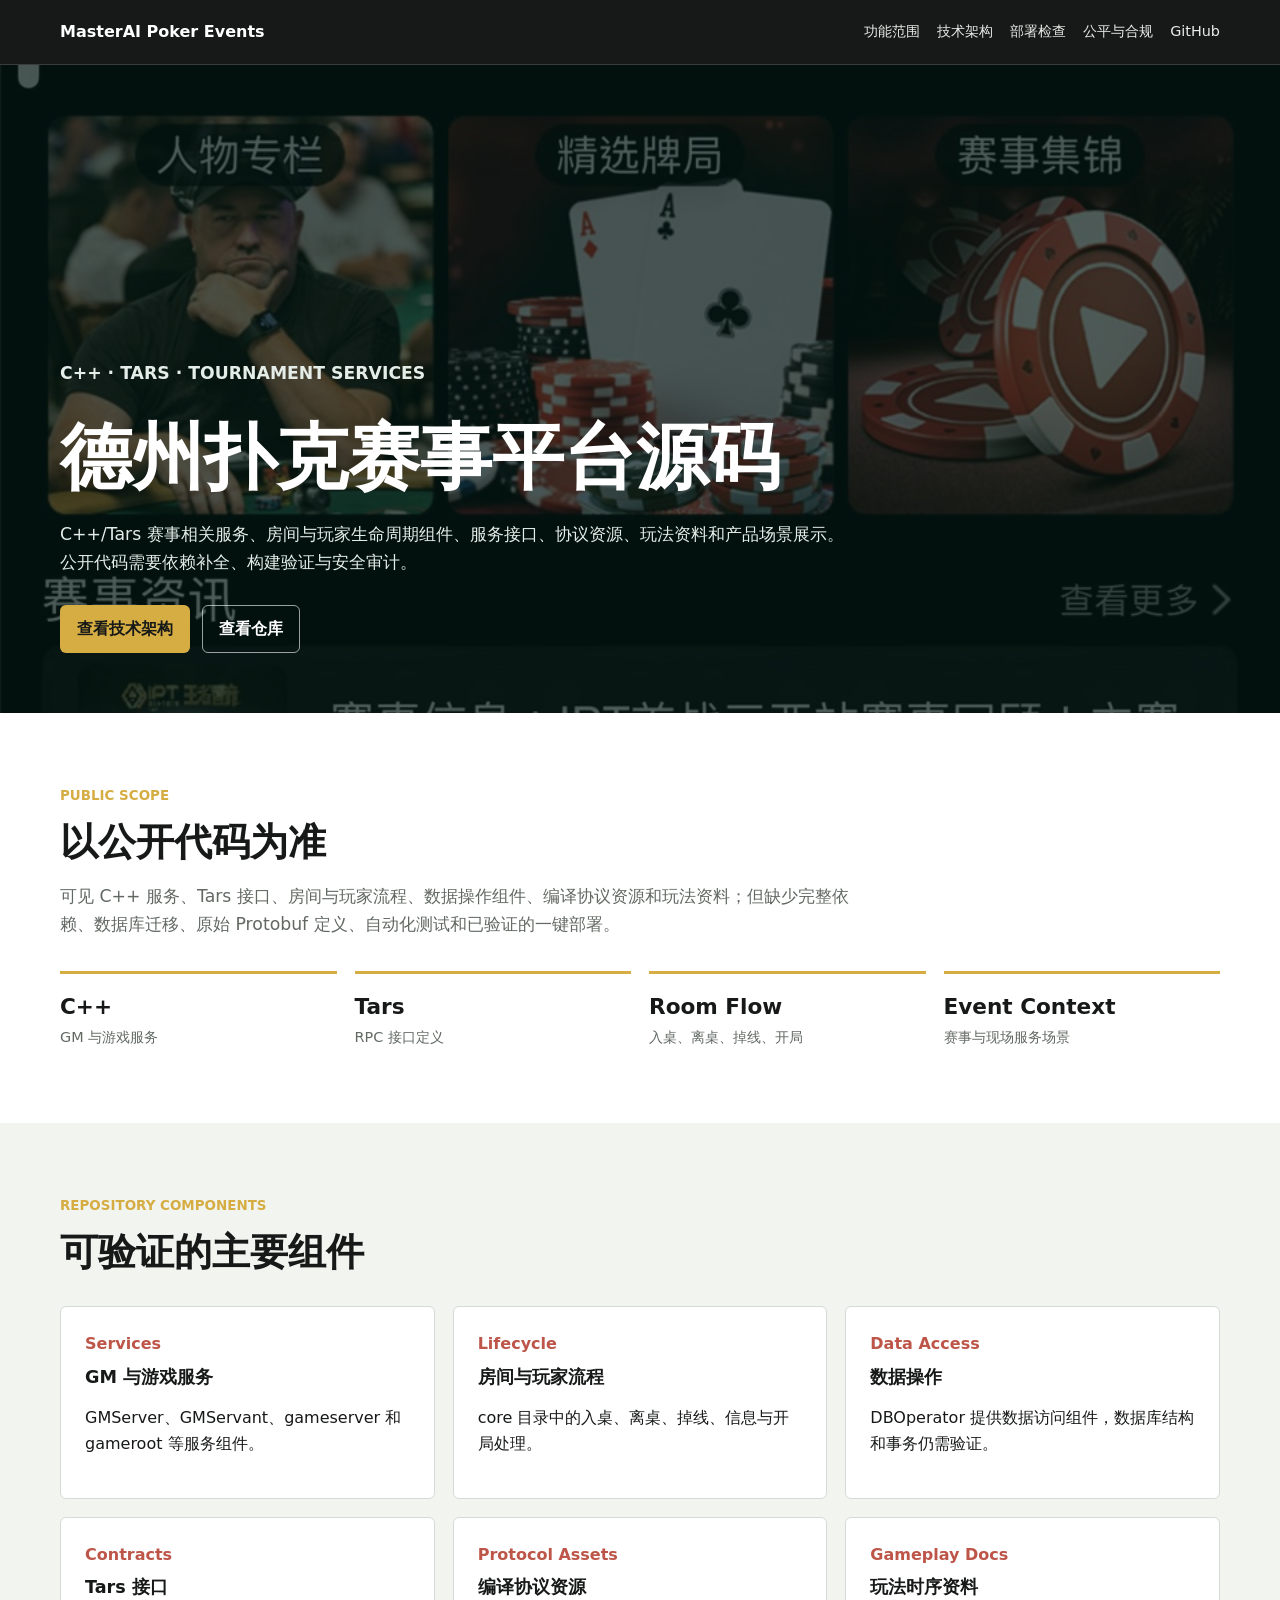
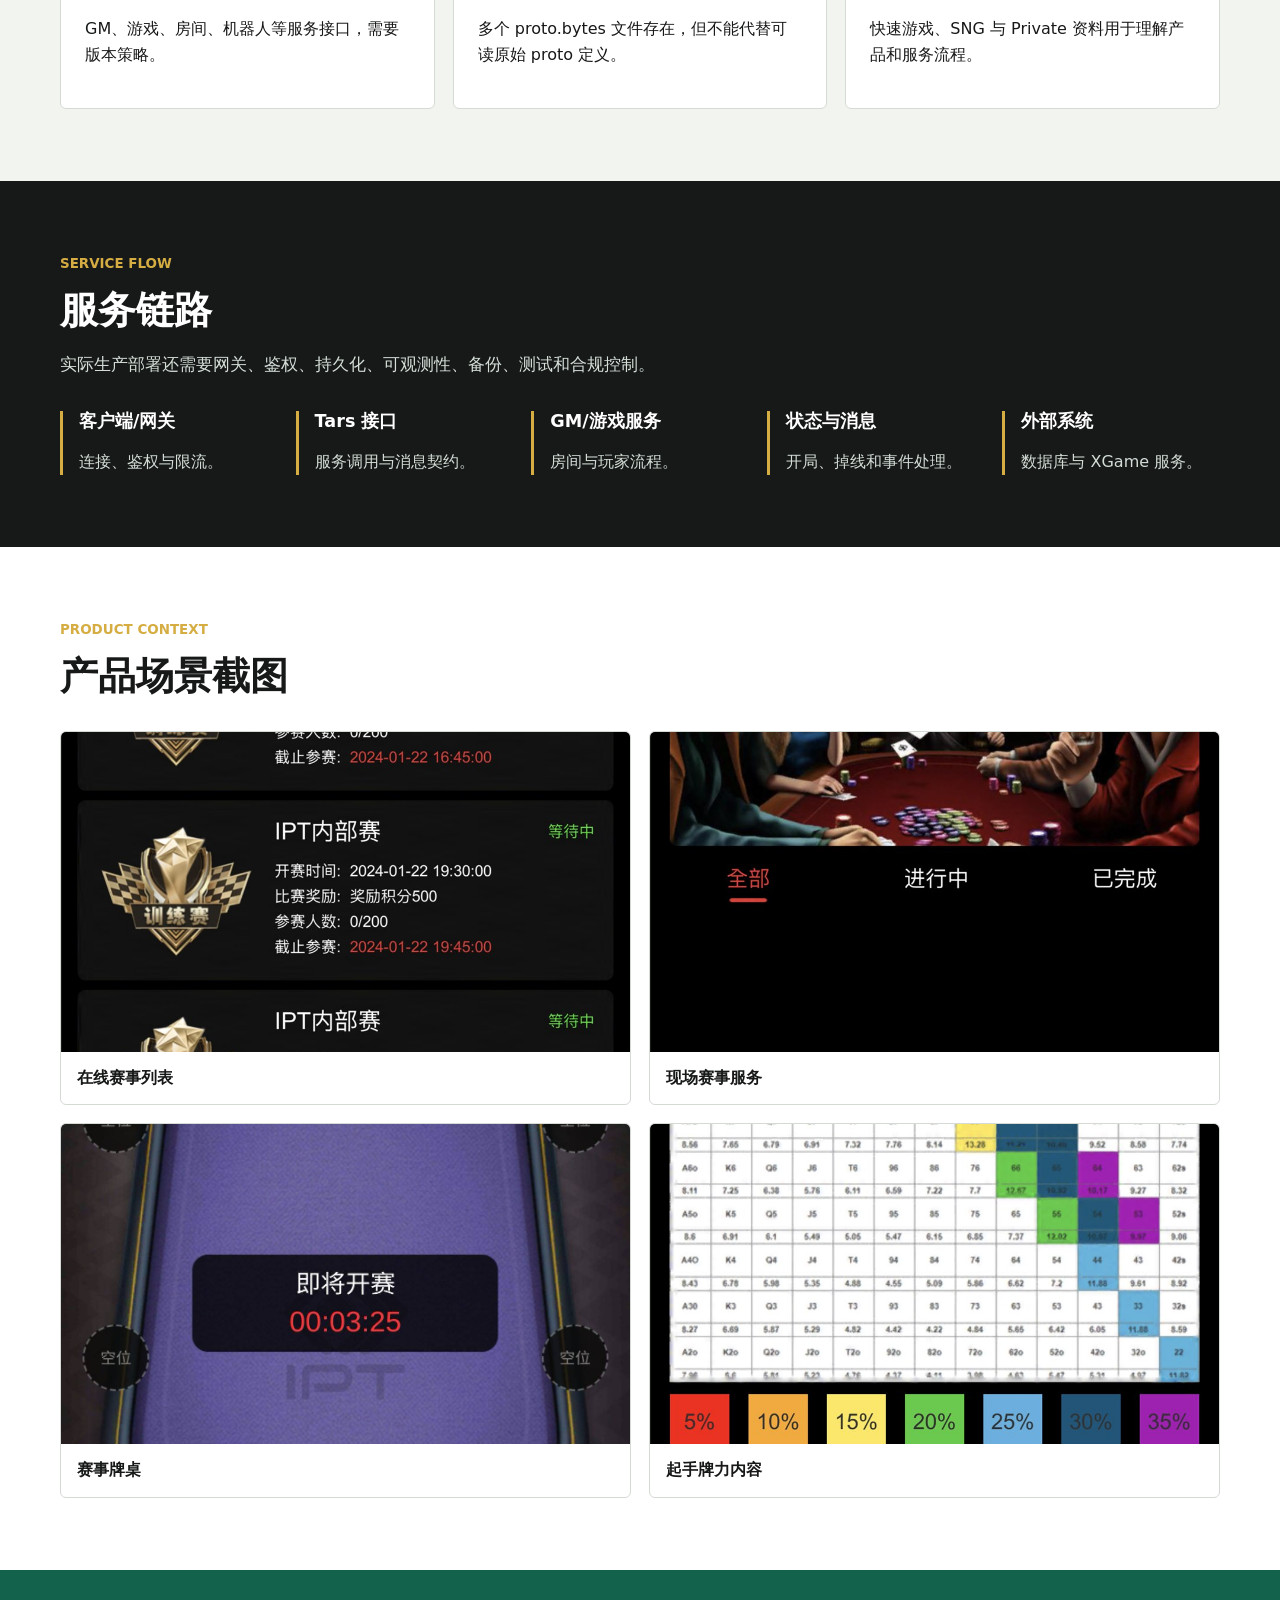
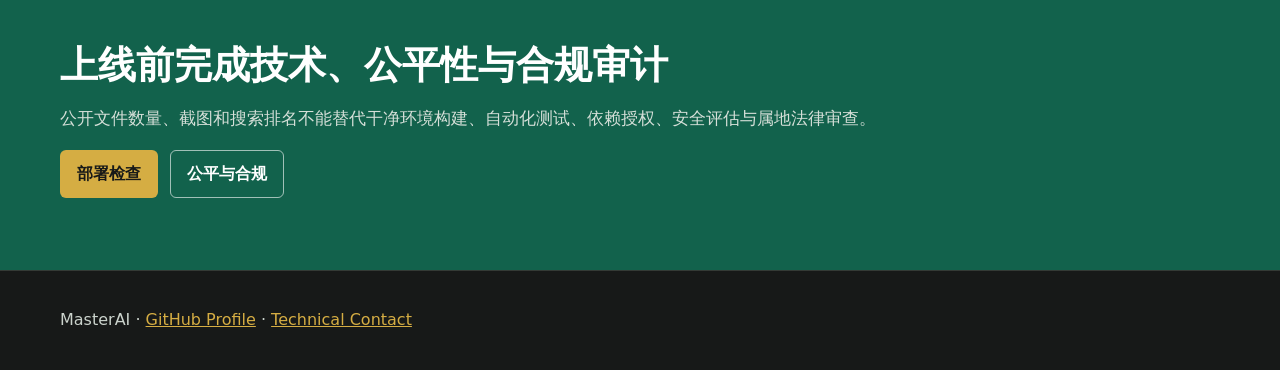
==== docs/index.html @ e2b7e49b "Update index.html" ====
<!doctype html>
<html lang="zh-CN">
<head>
  <meta name="google-site-verification" content="rrp5Uvgzi-1-rMxUBfhV3wjlNrFqzwnqiA4e3qsOLEM" />
  
  <meta charset="utf-8">
  <meta name="viewport" content="width=device-width, initial-scale=1">
  <title>德州扑克赛事平台源码</title>
  <meta name="description" content="德州扑克赛事平台源码，支持线下和线上的比赛，SNG,MTT等">
  <meta name="robots" content="index,follow,max-image-preview:large">
  <link rel="canonical" href="https://masterai-top.github.io/Texas-Holdem-Poker-Tournament-Event-Platform/">
  <meta property="og:type" content="website">
  <meta property="og:title" content="Texas Hold'em Tournament Event Platform Source Code">
  <meta property="og:description" content="C++/Tars tournament-related services, room lifecycle components,.">
  <meta property="og:url" content="https://masterai-top.github.io/Texas-Holdem-Poker-Tournament-Event-Platform/">
  <meta property="og:image" content="https://masterai-top.github.io/Texas-Holdem-Poker-Tournament-Event-Platform/assets/screenshots/event-home.jpg">
  <meta name="twitter:card" content="summary_large_image">
  <link rel="stylesheet" href="assets/styles.css">
  <script type="application/ld+json">
  {"@context":"https://schema.org","@type":"SoftwareSourceCode","name":"Texas Hold'em Poker Tournament Event Platform","codeRepository":"https://github.com/masterai-top/Texas-Holdem-Poker-Tournament-Event-Platform","url":"https://masterai-top.github.io/Texas-Holdem-Poker-Tournament-Event-Platform/","programmingLanguage":["C++","Tars IDL"],"runtimePlatform":"Linux and Tars","description":"C++/Tars Texas Hold'em tournament-related services, room and player lifecycle components, service interfaces, compiled protocol resources, documentation, and product screenshots.","author":{"@type":"Organization","name":"MasterAI","url":"https://github.com/masterai-top"}}
  </script>
</head>
<body>
  <header class="site-header"><nav class="nav" aria-label="主导航"><a class="brand" href="index.html">MasterAI Poker Events</a><div class="nav-links"><a href="features.html">功能范围</a><a href="architecture.html">技术架构</a><a href="deployment.html">部署检查</a><a href="responsible-use.html">公平与合规</a><a href="https://github.com/masterai-top/Texas-Holdem-Poker-Tournament-Event-Platform">GitHub</a></div></nav></header>
  <main>
    <section class="hero"><img class="hero-media" src="assets/screenshots/event-home.jpg" alt="德州扑克赛事资讯和活动首页"><div class="hero-inner"><p class="eyebrow">C++ · Tars · Tournament Services</p><h1>德州扑克赛事平台源码</h1><p>C++/Tars 赛事相关服务、房间与玩家生命周期组件、服务接口、协议资源、玩法资料和产品场景展示。公开代码需要依赖补全、构建验证与安全审计。</p><div class="actions"><a class="button" href="architecture.html">查看技术架构</a><a class="button secondary" href="https://github.com/masterai-top/Texas-Holdem-Poker-Tournament-Event-Platform">查看仓库</a></div></div></section>
    <section class="band white"><div class="container"><p class="eyebrow">Public Scope</p><h2>以公开代码为准</h2><p class="lead">可见 C++ 服务、Tars 接口、房间与玩家流程、数据操作组件、编译协议资源和玩法资料；但缺少完整依赖、数据库迁移、原始 Protobuf 定义、自动化测试和已验证的一键部署。</p><div class="metrics"><div class="metric"><strong>C++</strong><span>GM 与游戏服务</span></div><div class="metric"><strong>Tars</strong><span>RPC 接口定义</span></div><div class="metric"><strong>Room Flow</strong><span>入桌、离桌、掉线、开局</span></div><div class="metric"><strong>Event Context</strong><span>赛事与现场服务场景</span></div></div></div></section>
    <section class="band"><div class="container"><p class="eyebrow">Repository Components</p><h2>可验证的主要组件</h2><div class="feature-grid"><article class="feature-item"><strong>Services</strong><h3>GM 与游戏服务</h3><p>GMServer、GMServant、gameserver 和 gameroot 等服务组件。</p></article><article class="feature-item"><strong>Lifecycle</strong><h3>房间与玩家流程</h3><p>core 目录中的入桌、离桌、掉线、信息与开局处理。</p></article><article class="feature-item"><strong>Data Access</strong><h3>数据操作</h3><p>DBOperator 提供数据访问组件，数据库结构和事务仍需验证。</p></article><article class="feature-item"><strong>Contracts</strong><h3>Tars 接口</h3><p>GM、游戏、房间、机器人等服务接口，需要版本策略。</p></article><article class="feature-item"><strong>Protocol Assets</strong><h3>编译协议资源</h3><p>多个 proto.bytes 文件存在，但不能代替可读原始 proto 定义。</p></article><article class="feature-item"><strong>Gameplay Docs</strong><h3>玩法时序资料</h3><p>快速游戏、SNG 与 Private 资料用于理解产品和服务流程。</p></article></div></div></section>
    <section class="band dark"><div class="container"><p class="eyebrow">Service Flow</p><h2>服务链路</h2><p class="lead">实际生产部署还需要网关、鉴权、持久化、可观测性、备份、测试和合规控制。</p><div class="pipeline"><div class="pipeline-step"><h3>客户端/网关</h3><p>连接、鉴权与限流。</p></div><div class="pipeline-step"><h3>Tars 接口</h3><p>服务调用与消息契约。</p></div><div class="pipeline-step"><h3>GM/游戏服务</h3><p>房间与玩家流程。</p></div><div class="pipeline-step"><h3>状态与消息</h3><p>开局、掉线和事件处理。</p></div><div class="pipeline-step"><h3>外部系统</h3><p>数据库与 XGame 服务。</p></div></div></div></section>
    <section class="band white"><div class="container"><p class="eyebrow">Product Context</p><h2>产品场景截图</h2><div class="gallery"><figure><img loading="lazy" src="assets/screenshots/online-events.jpg" alt="德州扑克在线赛事列表"><figcaption>在线赛事列表</figcaption></figure><figure><img loading="lazy" src="assets/screenshots/event-services.jpg" alt="德州扑克线下赛事报名和酒店服务"><figcaption>现场赛事服务</figcaption></figure><figure><img loading="lazy" src="assets/screenshots/tournament-table.jpg" alt="德州扑克赛事牌桌"><figcaption>赛事牌桌</figcaption></figure><figure><img loading="lazy" src="assets/screenshots/starting-hand-chart.jpg" alt="德州扑克起手牌力表"><figcaption>起手牌力内容</figcaption></figure></div></div></section>
    <section class="band felt"><div class="container"><h2>上线前完成技术、公平性与合规审计</h2><p class="lead">公开文件数量、截图和搜索排名不能替代干净环境构建、自动化测试、依赖授权、安全评估与属地法律审查。</p><div class="actions"><a class="button" href="deployment.html">部署检查</a><a class="button secondary" href="responsible-use.html">公平与合规</a></div></div></section>
  </main>
  <footer class="site-footer"><div class="container">MasterAI · <a href="https://github.com/masterai-top">GitHub Profile</a> · <a href="mailto:masterai918@gmail.com">Technical Contact</a></div></footer>
</body>
</html>
---- docs/assets/styles.css ----
:root {
  --ink: #171918;
  --paper: #f2f4f0;
  --white: #ffffff;
  --felt: #12624c;
  --felt-dark: #08392e;
  --gold: #d5ad43;
  --coral: #bd5548;
  --blue: #28698f;
  --muted: #626963;
  --line: #d5dad4;
  --max: 1160px;
}

* { box-sizing: border-box; }
html { scroll-behavior: smooth; }
body { margin: 0; color: var(--ink); background: var(--paper); font-family: Inter, ui-sans-serif, system-ui, -apple-system, BlinkMacSystemFont, "Segoe UI", sans-serif; line-height: 1.65; }
a { color: var(--felt); }
img { display: block; max-width: 100%; }
h1, h2, h3 { margin-top: 0; line-height: 1.18; letter-spacing: 0; }
h1 { max-width: 980px; margin-bottom: 20px; font-size: clamp(2.2rem, 5.6vw, 4.6rem); }
h2 { margin-bottom: 16px; font-size: clamp(1.7rem, 3vw, 2.5rem); }
h3 { font-size: 1.1rem; }

.site-header { position: sticky; z-index: 20; top: 0; border-bottom: 1px solid rgba(255,255,255,.15); background: var(--ink); color: var(--white); }
.nav { display: flex; width: min(calc(100% - 32px), var(--max)); min-height: 64px; align-items: center; justify-content: space-between; gap: 22px; margin: 0 auto; }
.brand { color: var(--white); font-weight: 780; text-decoration: none; }
.nav-links { display: flex; flex-wrap: wrap; align-items: center; gap: 17px; }
.nav-links a { color: #e7ece8; font-size: .9rem; text-decoration: none; }
.nav-links a:hover, .nav-links a:focus-visible { color: var(--gold); }

.hero { position: relative; display: grid; min-height: clamp(520px, 72vh, 680px); align-items: end; overflow: hidden; background: var(--felt-dark); color: var(--white); }
.hero::before { position: absolute; z-index: 1; inset: 0; content: ""; background: rgba(4,25,20,.7); }
.hero-media { position: absolute; inset: 0; width: 100%; height: 100%; object-fit: cover; }
.hero-inner { position: relative; z-index: 2; width: min(calc(100% - 32px), var(--max)); margin: 0 auto; padding: 72px 0 60px; }
.hero p { max-width: 800px; margin: 0 0 28px; color: #e5ede8; font-size: 1.08rem; }
.eyebrow { margin: 0 0 12px; color: var(--gold); font-size: .84rem; font-weight: 790; text-transform: uppercase; }
.actions { display: flex; flex-wrap: wrap; gap: 12px; }
.button { display: inline-flex; min-height: 44px; align-items: center; justify-content: center; border: 1px solid transparent; border-radius: 6px; padding: 10px 16px; background: var(--gold); color: var(--ink); font-weight: 760; text-decoration: none; }
.button.secondary { border-color: rgba(255,255,255,.6); background: transparent; color: var(--white); }

.band { padding: 72px 0; }
.band.white { background: var(--white); }
.band.dark { background: var(--ink); color: var(--white); }
.band.felt { background: var(--felt); color: var(--white); }
.container { width: min(calc(100% - 32px), var(--max)); margin: 0 auto; }
.lead { max-width: 820px; color: var(--muted); font-size: 1.08rem; }
.dark .lead, .felt .lead { color: #d5dfd8; }

.metrics, .feature-grid, .pipeline, .gallery { display: grid; gap: 18px; margin-top: 32px; }
.metrics { grid-template-columns: repeat(4, minmax(0,1fr)); }
.metric { border-top: 3px solid var(--gold); padding-top: 15px; }
.metric strong { display: block; font-size: 1.35rem; }
.metric span { color: var(--muted); font-size: .9rem; }
.feature-grid { grid-template-columns: repeat(3, minmax(0,1fr)); }
.feature-item { min-height: 178px; border: 1px solid var(--line); border-radius: 6px; padding: 24px; background: var(--white); }
.feature-item strong { display: block; margin-bottom: 9px; color: var(--coral); }
.pipeline { grid-template-columns: repeat(5, minmax(0,1fr)); }
.pipeline-step { border-left: 3px solid var(--gold); padding-left: 16px; }
.pipeline-step p { margin-bottom: 0; color: var(--muted); }
.dark .pipeline-step p { color: #d3ddd6; }
.gallery { grid-template-columns: repeat(2, minmax(0,1fr)); }
.gallery figure { margin: 0; overflow: hidden; border: 1px solid var(--line); border-radius: 6px; background: var(--white); }
.gallery img { width: 100%; aspect-ratio: 16 / 9; object-fit: cover; background: #101311; }
.gallery figcaption { padding: 13px 16px; font-weight: 700; }

.page-hero { padding: 84px 0 60px; background: var(--felt-dark); color: var(--white); }
.page-hero h1 { font-size: clamp(2.05rem, 5vw, 3.9rem); }
.page-hero p { max-width: 800px; color: #dce7df; }
.content-grid { display: grid; grid-template-columns: 220px minmax(0,1fr); gap: 48px; }
.toc { align-self: start; border-left: 2px solid var(--gold); padding-left: 16px; }
.toc a { display: block; margin: 8px 0; text-decoration: none; }
.prose section + section { margin-top: 48px; }
.prose .gallery img { max-height: 640px; aspect-ratio: auto; object-fit: contain; }
.prose table { width: 100%; border-collapse: collapse; background: var(--white); }
.prose th, .prose td { border: 1px solid var(--line); padding: 12px; text-align: left; vertical-align: top; }
.notice { border-left: 4px solid var(--coral); padding: 16px 20px; background: #fff1ee; }
.info { border-left: 4px solid var(--blue); padding: 16px 20px; background: #edf6fb; }
code { overflow-wrap: anywhere; }
.site-footer { padding: 36px 0; border-top: 1px solid #343a35; background: var(--ink); color: #cbd3cc; }
.site-footer a { color: var(--gold); }

@media (max-width: 900px) {
  .metrics, .pipeline { grid-template-columns: repeat(2,minmax(0,1fr)); }
  .feature-grid, .content-grid { grid-template-columns: 1fr; }
  .toc { display: none; }
}

@media (max-width: 620px) {
  .nav { align-items: flex-start; flex-direction: column; padding: 14px 0; }
  .nav-links { gap: 12px; }
  .hero-inner { padding-bottom: 48px; }
  .metrics, .pipeline, .gallery { grid-template-columns: 1fr; }
  .band { padding: 52px 0; }
}
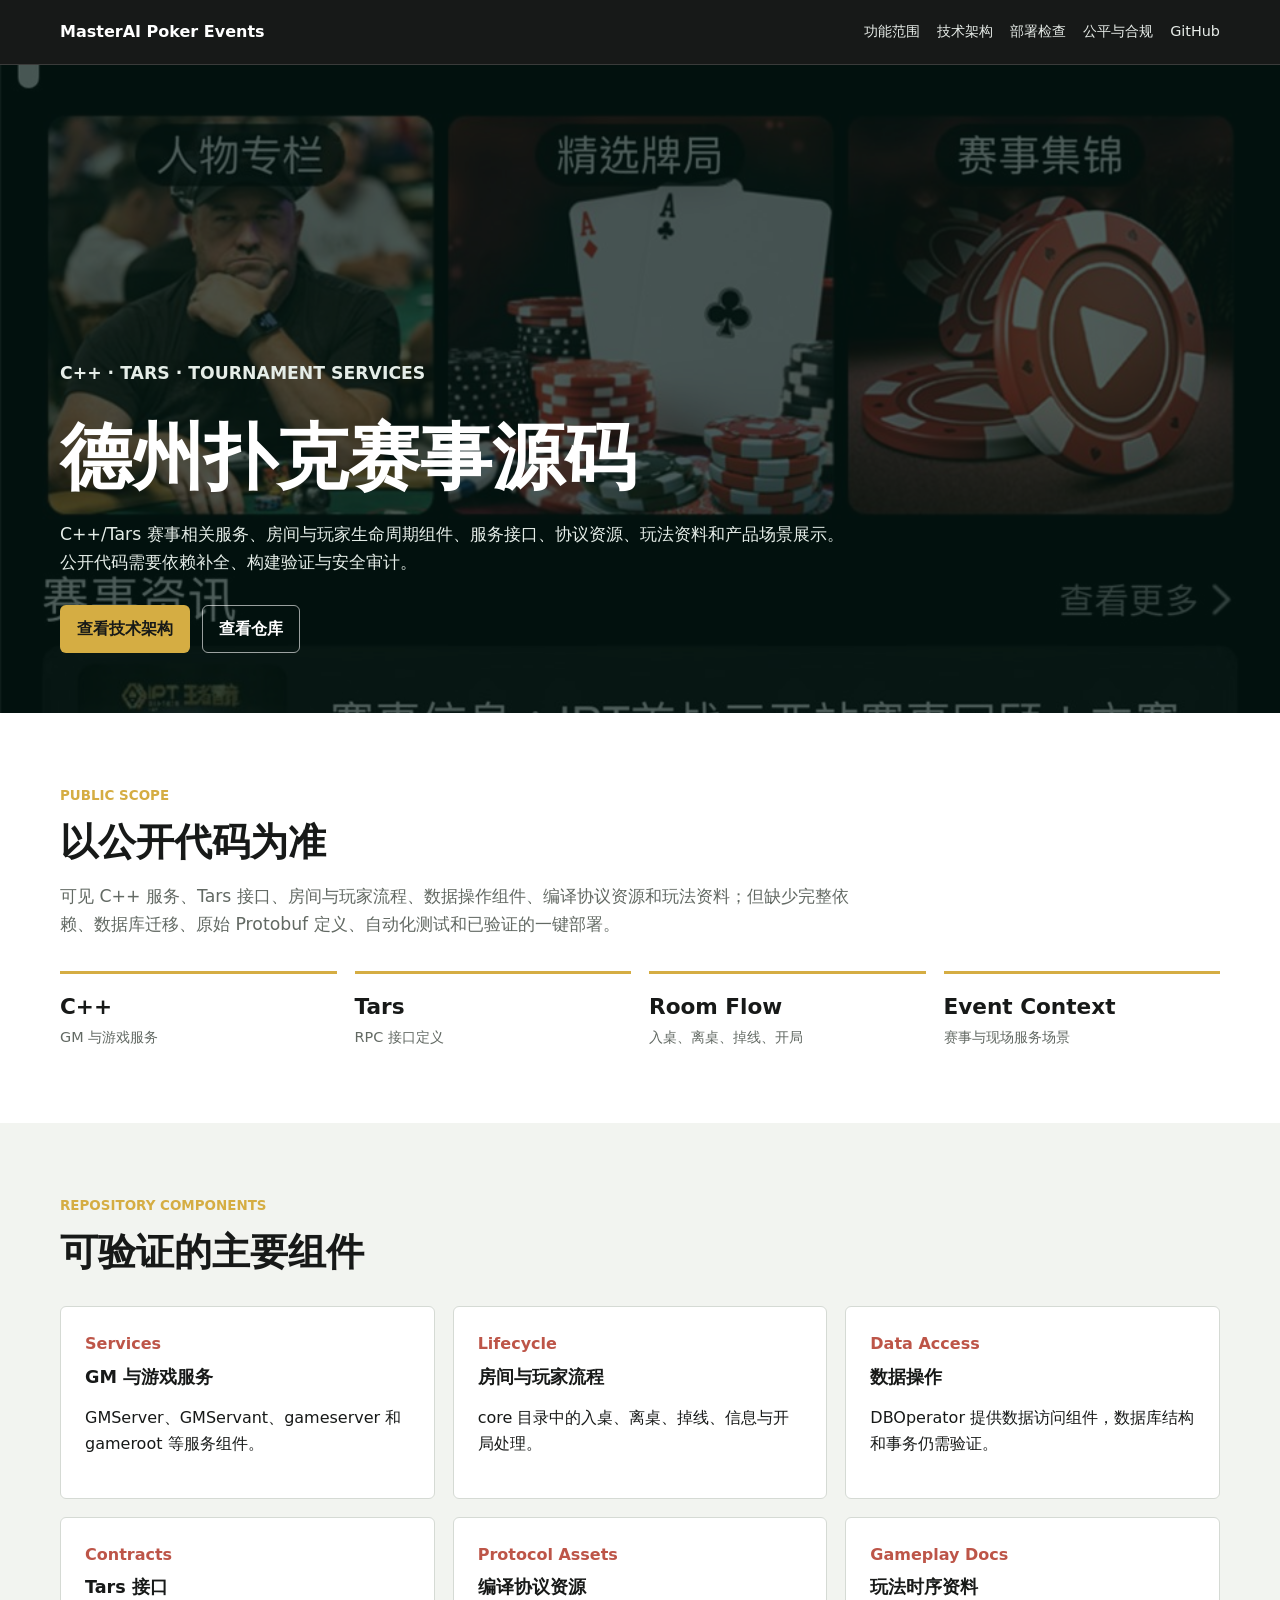
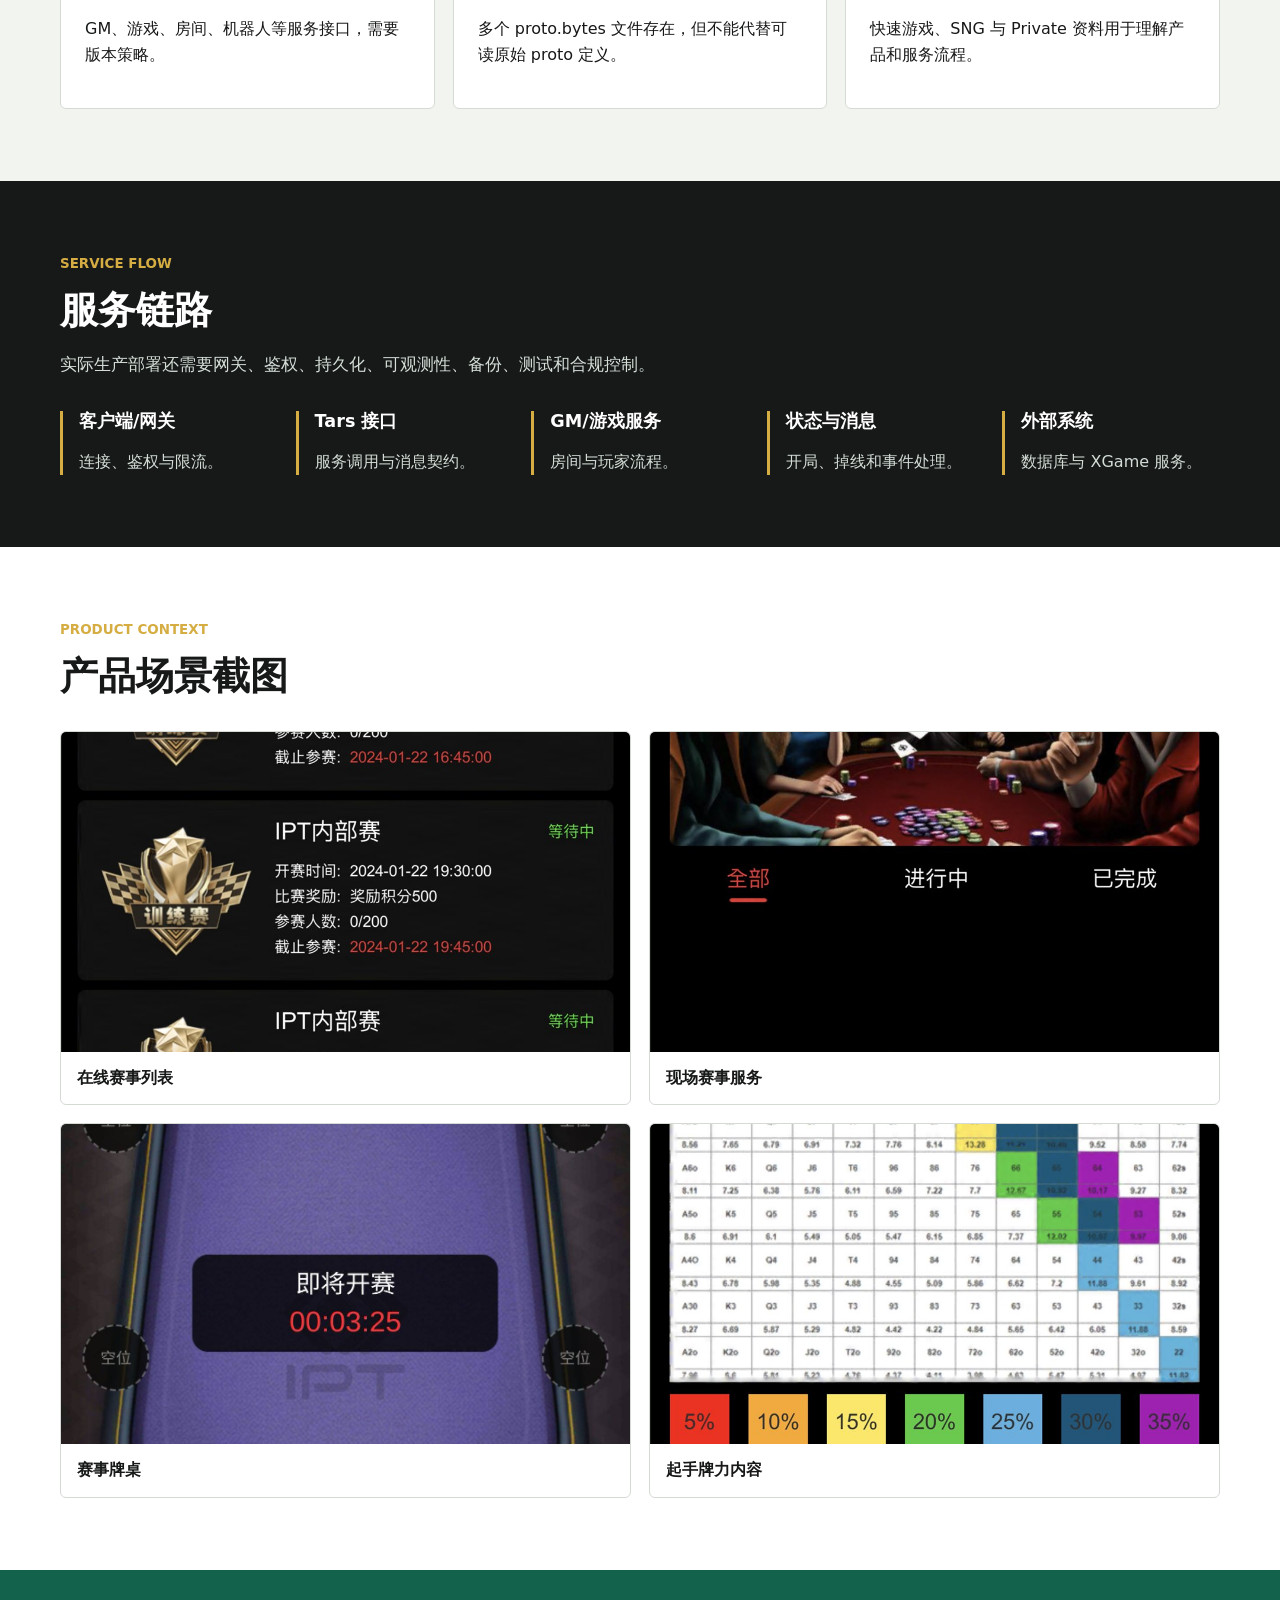
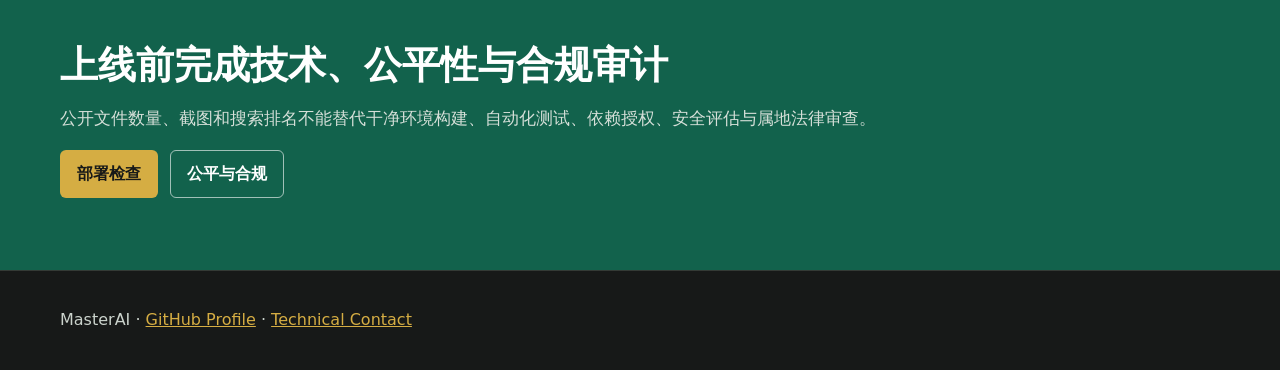
==== commit 7d12befa: "Update index.html" ====
--- a/docs/index.html
+++ b/docs/index.html
@@ -5,25 +5,40 @@
   
   <meta charset="utf-8">
   <meta name="viewport" content="width=device-width, initial-scale=1">
-  <title>德州扑克赛事平台源码</title>
-  <meta name="description" content="德州扑克赛事平台源码，支持线下和线上的比赛，SNG,MTT等">
+  <title>德州扑克赛事源码</title>
+  <meta name="description" content="德州扑克赛事平台源码，支持线上线下赛事、SNG、MTT、房间管理、报名流程、C++ 服务和 Tars 接口。">
   <meta name="robots" content="index,follow,max-image-preview:large">
   <link rel="canonical" href="https://masterai-top.github.io/Texas-Holdem-Poker-Tournament-Event-Platform/">
   <meta property="og:type" content="website">
-  <meta property="og:title" content="Texas Hold'em Tournament Event Platform Source Code">
-  <meta property="og:description" content="C++/Tars tournament-related services, room lifecycle components,.">
+  <meta property="og:title" content="Texas Holdem Tournament Source Code">
+  <meta property="og:description" content="Texas Holdem tournament platform source code with C++ services, Tars interfaces, room lifecycle, SNG and MTT event flow.">
   <meta property="og:url" content="https://masterai-top.github.io/Texas-Holdem-Poker-Tournament-Event-Platform/">
   <meta property="og:image" content="https://masterai-top.github.io/Texas-Holdem-Poker-Tournament-Event-Platform/assets/screenshots/event-home.jpg">
   <meta name="twitter:card" content="summary_large_image">
   <link rel="stylesheet" href="assets/styles.css">
   <script type="application/ld+json">
-  {"@context":"https://schema.org","@type":"SoftwareSourceCode","name":"Texas Hold'em Poker Tournament Event Platform","codeRepository":"https://github.com/masterai-top/Texas-Holdem-Poker-Tournament-Event-Platform","url":"https://masterai-top.github.io/Texas-Holdem-Poker-Tournament-Event-Platform/","programmingLanguage":["C++","Tars IDL"],"runtimePlatform":"Linux and Tars","description":"C++/Tars Texas Hold'em tournament-related services, room and player lifecycle components, service interfaces, compiled protocol resources, documentation, and product screenshots.","author":{"@type":"Organization","name":"MasterAI","url":"https://github.com/masterai-top"}}
+  {
+    "@context": "https://schema.org",
+    "@type": "SoftwareSourceCode",
+    "name": "Texas Holdem Tournament Source Code",
+    "alternateName": "德州扑克赛事源码",
+    "codeRepository": "https://github.com/masterai-top/Texas-Holdem-Poker-Tournament-Event-Platform",
+    "url": "https://masterai-top.github.io/Texas-Holdem-Poker-Tournament-Event-Platform/",
+    "programmingLanguage": ["C++", "Tars IDL"],
+    "runtimePlatform": "Linux and Tars",
+    "description": "Texas Holdem tournament platform source code with C++ services, Tars interfaces, room lifecycle, SNG and MTT event flow.",
+    "author": {
+      "@type": "Organization",
+      "name": "MasterAI",
+      "url": "https://github.com/masterai-top"
+    }
+  }
   </script>
 </head>
 <body>
   <header class="site-header"><nav class="nav" aria-label="主导航"><a class="brand" href="index.html">MasterAI Poker Events</a><div class="nav-links"><a href="features.html">功能范围</a><a href="architecture.html">技术架构</a><a href="deployment.html">部署检查</a><a href="responsible-use.html">公平与合规</a><a href="https://github.com/masterai-top/Texas-Holdem-Poker-Tournament-Event-Platform">GitHub</a></div></nav></header>
   <main>
-    <section class="hero"><img class="hero-media" src="assets/screenshots/event-home.jpg" alt="德州扑克赛事资讯和活动首页"><div class="hero-inner"><p class="eyebrow">C++ · Tars · Tournament Services</p><h1>德州扑克赛事平台源码</h1><p>C++/Tars 赛事相关服务、房间与玩家生命周期组件、服务接口、协议资源、玩法资料和产品场景展示。公开代码需要依赖补全、构建验证与安全审计。</p><div class="actions"><a class="button" href="architecture.html">查看技术架构</a><a class="button secondary" href="https://github.com/masterai-top/Texas-Holdem-Poker-Tournament-Event-Platform">查看仓库</a></div></div></section>
+    <section class="hero"><img class="hero-media" src="assets/screenshots/event-home.jpg" alt="德州扑克赛事资讯和活动首页"><div class="hero-inner"><p class="eyebrow">C++ · Tars · Tournament Services</p><h1>德州扑克赛事源码</h2><p>C++/Tars 赛事相关服务、房间与玩家生命周期组件、服务接口、协议资源、玩法资料和产品场景展示。公开代码需要依赖补全、构建验证与安全审计。</p><div class="actions"><a class="button" href="architecture.html">查看技术架构</a><a class="button secondary" href="https://github.com/masterai-top/Texas-Holdem-Poker-Tournament-Event-Platform">查看仓库</a></div></div></section>
     <section class="band white"><div class="container"><p class="eyebrow">Public Scope</p><h2>以公开代码为准</h2><p class="lead">可见 C++ 服务、Tars 接口、房间与玩家流程、数据操作组件、编译协议资源和玩法资料；但缺少完整依赖、数据库迁移、原始 Protobuf 定义、自动化测试和已验证的一键部署。</p><div class="metrics"><div class="metric"><strong>C++</strong><span>GM 与游戏服务</span></div><div class="metric"><strong>Tars</strong><span>RPC 接口定义</span></div><div class="metric"><strong>Room Flow</strong><span>入桌、离桌、掉线、开局</span></div><div class="metric"><strong>Event Context</strong><span>赛事与现场服务场景</span></div></div></div></section>
     <section class="band"><div class="container"><p class="eyebrow">Repository Components</p><h2>可验证的主要组件</h2><div class="feature-grid"><article class="feature-item"><strong>Services</strong><h3>GM 与游戏服务</h3><p>GMServer、GMServant、gameserver 和 gameroot 等服务组件。</p></article><article class="feature-item"><strong>Lifecycle</strong><h3>房间与玩家流程</h3><p>core 目录中的入桌、离桌、掉线、信息与开局处理。</p></article><article class="feature-item"><strong>Data Access</strong><h3>数据操作</h3><p>DBOperator 提供数据访问组件，数据库结构和事务仍需验证。</p></article><article class="feature-item"><strong>Contracts</strong><h3>Tars 接口</h3><p>GM、游戏、房间、机器人等服务接口，需要版本策略。</p></article><article class="feature-item"><strong>Protocol Assets</strong><h3>编译协议资源</h3><p>多个 proto.bytes 文件存在，但不能代替可读原始 proto 定义。</p></article><article class="feature-item"><strong>Gameplay Docs</strong><h3>玩法时序资料</h3><p>快速游戏、SNG 与 Private 资料用于理解产品和服务流程。</p></article></div></div></section>
     <section class="band dark"><div class="container"><p class="eyebrow">Service Flow</p><h2>服务链路</h2><p class="lead">实际生产部署还需要网关、鉴权、持久化、可观测性、备份、测试和合规控制。</p><div class="pipeline"><div class="pipeline-step"><h3>客户端/网关</h3><p>连接、鉴权与限流。</p></div><div class="pipeline-step"><h3>Tars 接口</h3><p>服务调用与消息契约。</p></div><div class="pipeline-step"><h3>GM/游戏服务</h3><p>房间与玩家流程。</p></div><div class="pipeline-step"><h3>状态与消息</h3><p>开局、掉线和事件处理。</p></div><div class="pipeline-step"><h3>外部系统</h3><p>数据库与 XGame 服务。</p></div></div></div></section>
@@ -33,3 +48,4 @@
   <footer class="site-footer"><div class="container">MasterAI · <a href="https://github.com/masterai-top">GitHub Profile</a> · <a href="mailto:masterai918@gmail.com">Technical Contact</a></div></footer>
 </body>
 </html>
+
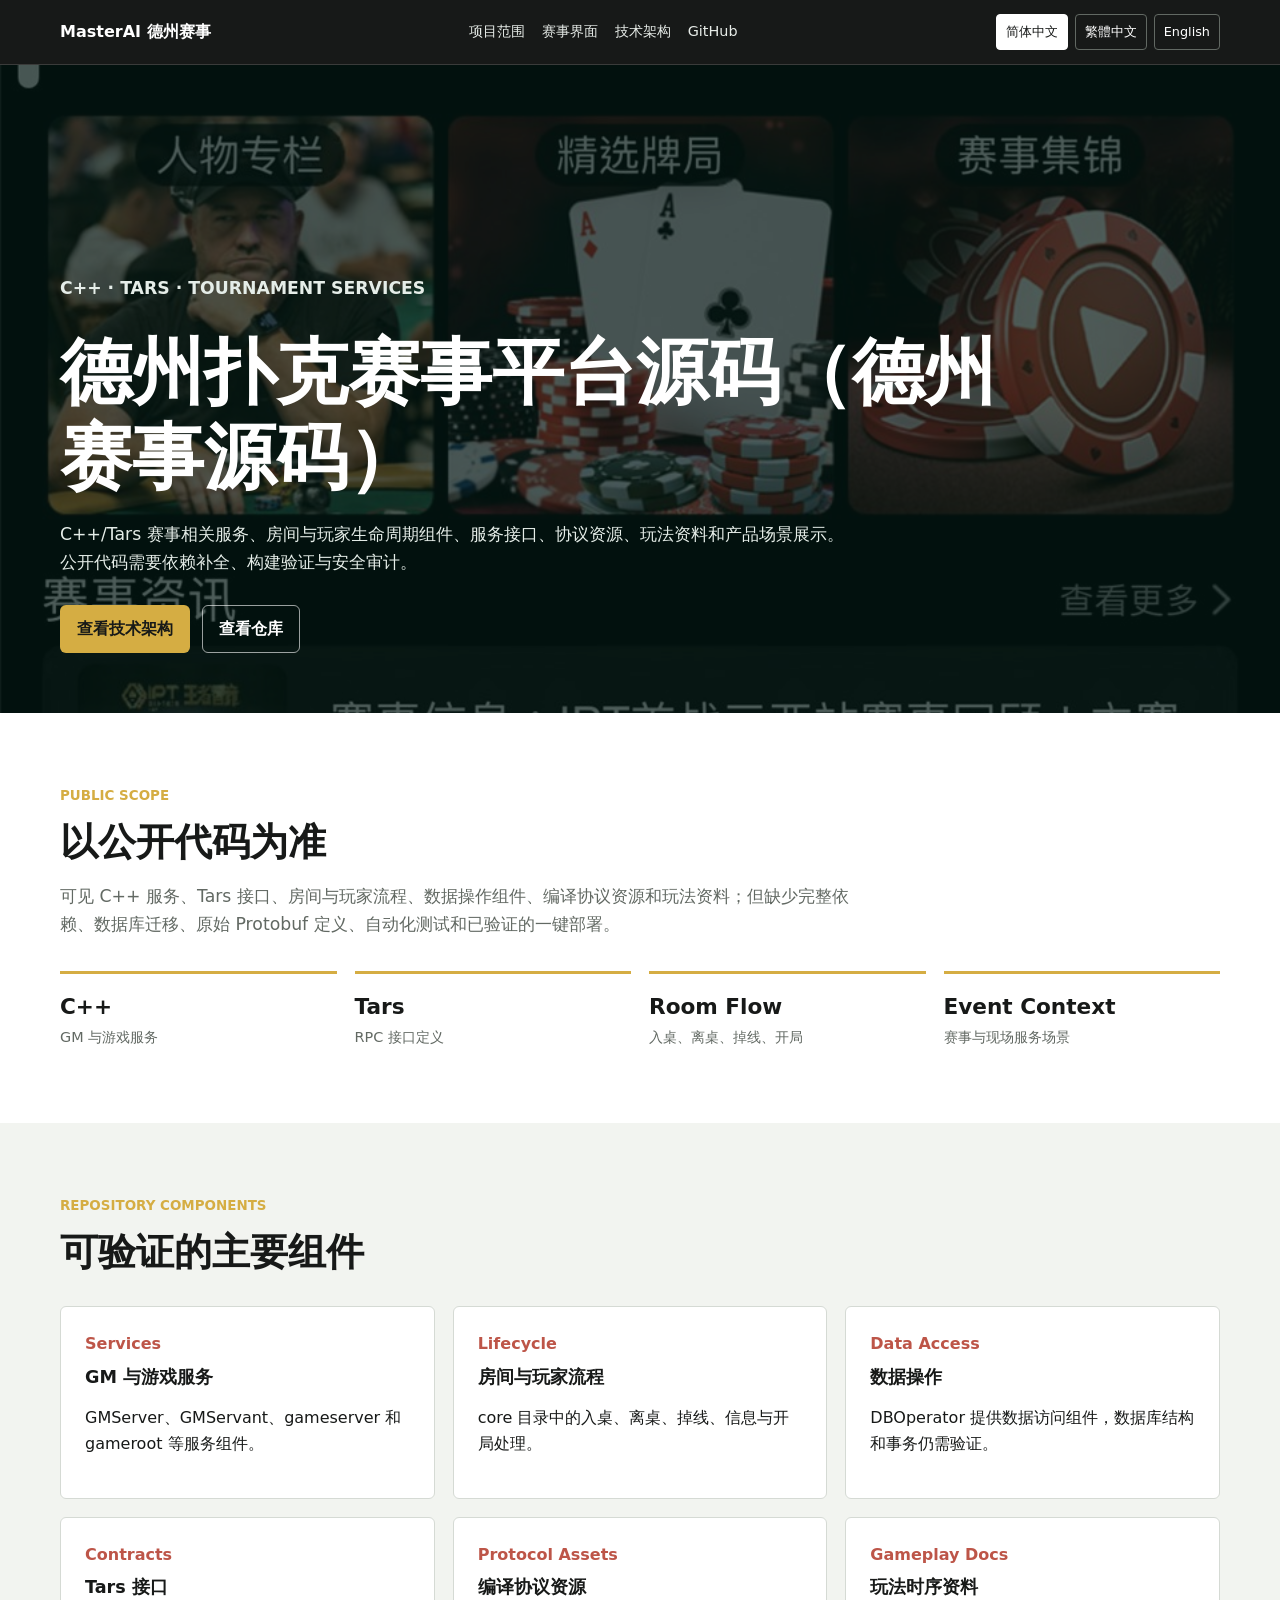
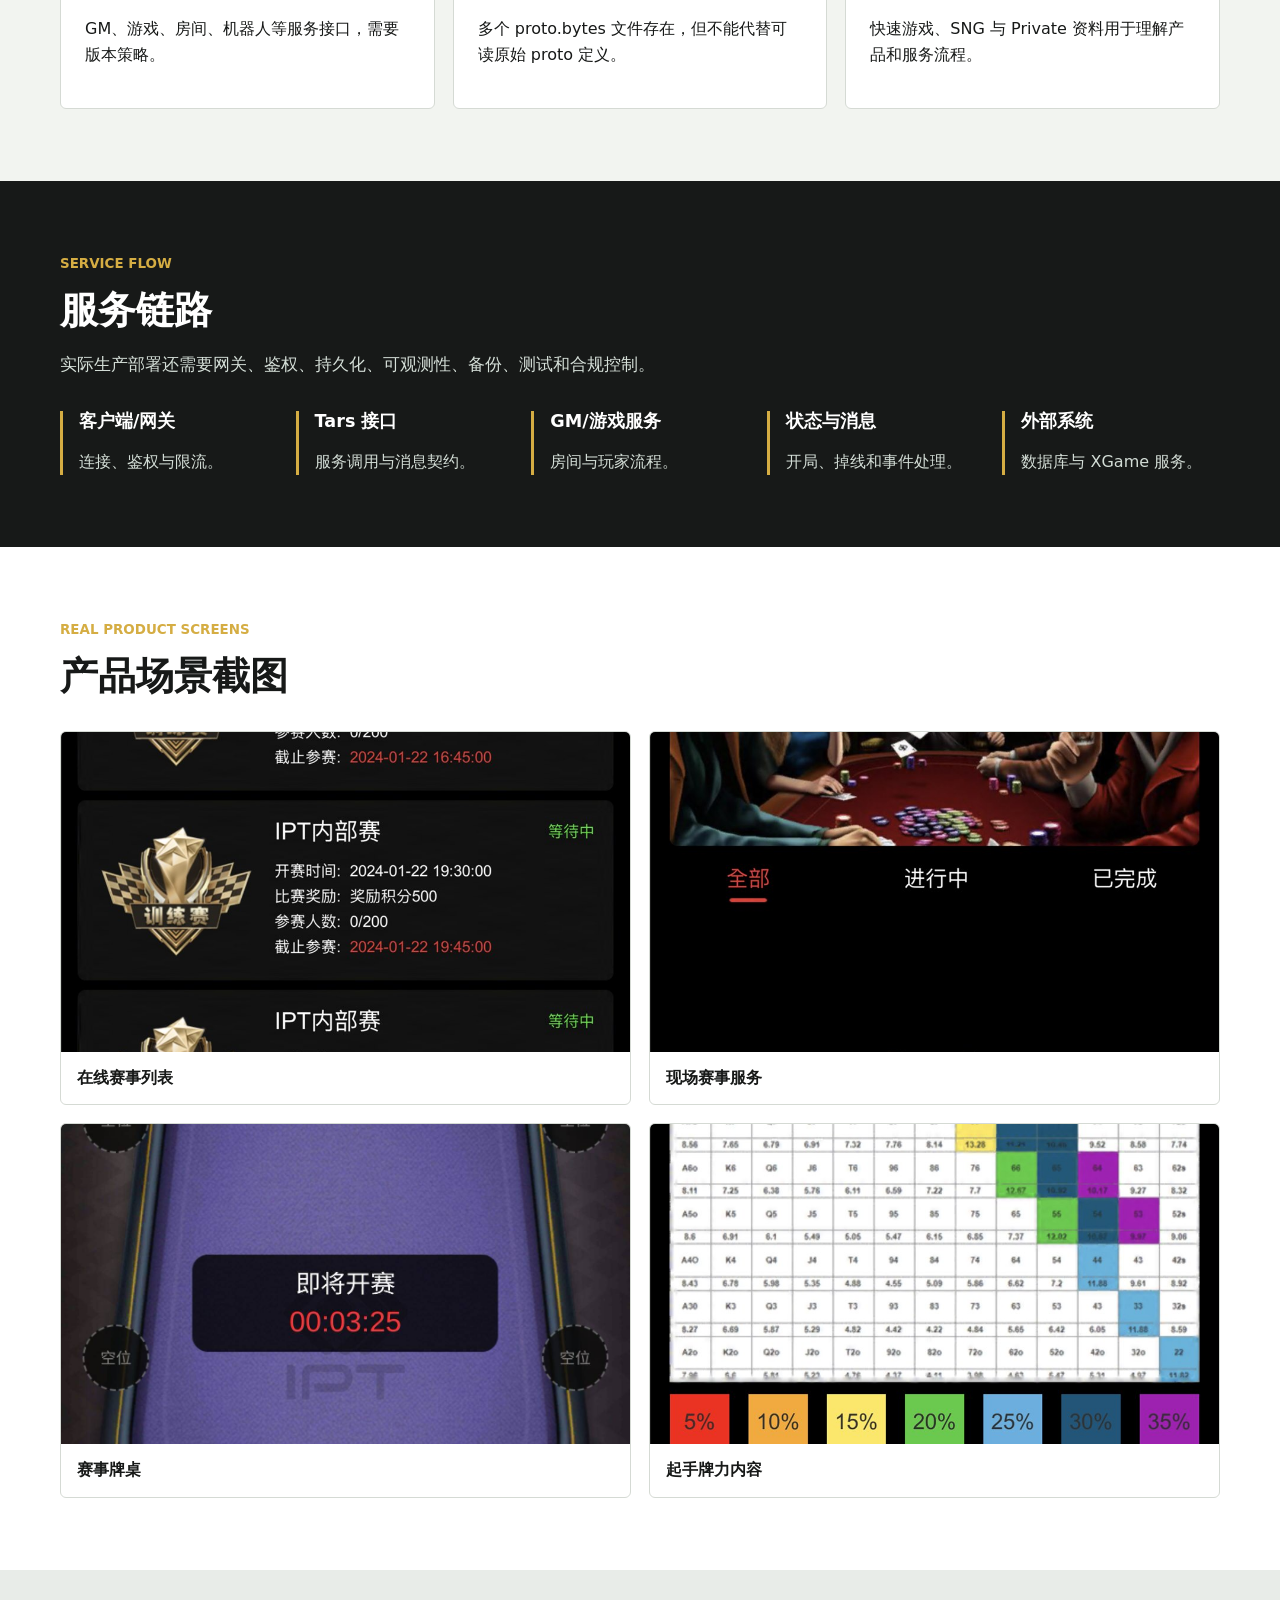
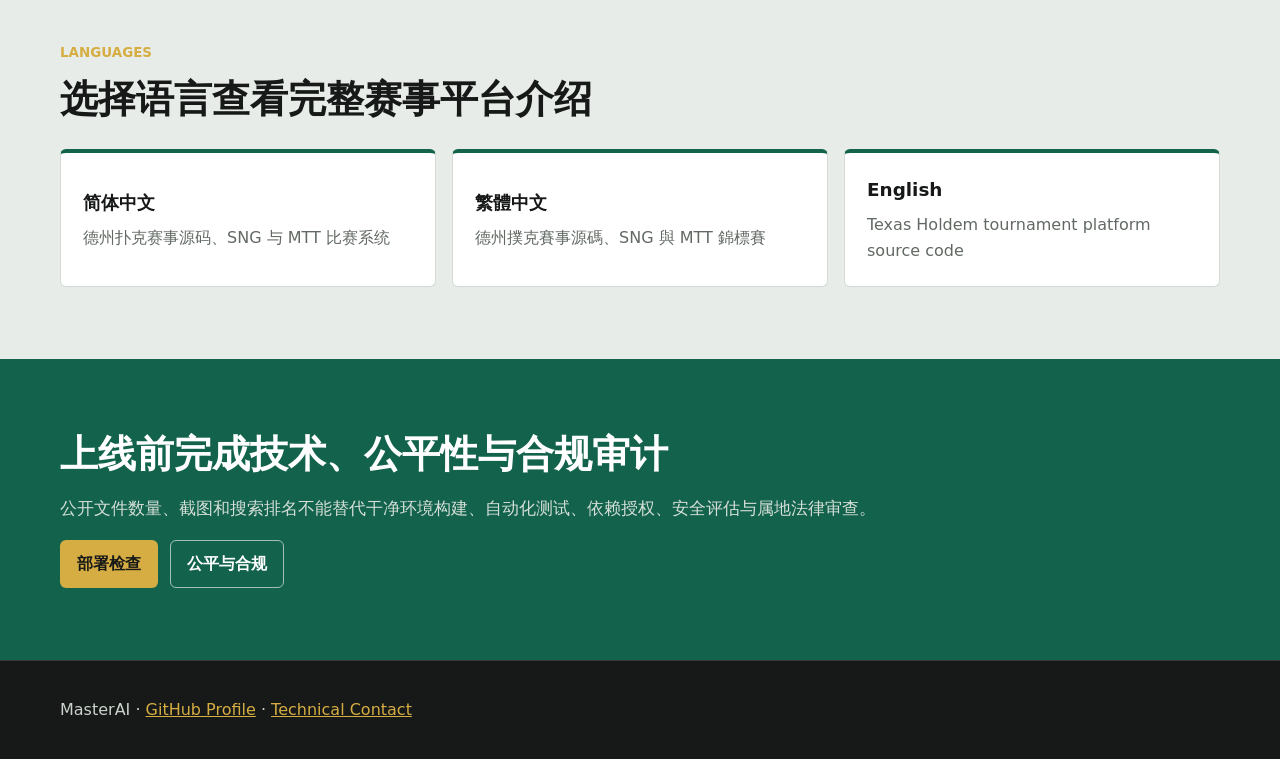
==== commit f58097e8: "Add files via upload" ====
--- a/docs/index.html
+++ b/docs/index.html
@@ -1,51 +1,55 @@
-<!doctype html>
-<html lang="zh-CN">
-<head>
-  <meta name="google-site-verification" content="rrp5Uvgzi-1-rMxUBfhV3wjlNrFqzwnqiA4e3qsOLEM" />
-  
-  <meta charset="utf-8">
-  <meta name="viewport" content="width=device-width, initial-scale=1">
-  <title>德州扑克赛事源码</title>
-  <meta name="description" content="德州扑克赛事平台源码，支持线上线下赛事、SNG、MTT、房间管理、报名流程、C++ 服务和 Tars 接口。">
-  <meta name="robots" content="index,follow,max-image-preview:large">
+<!doctype html>
+<html lang="zh-CN">
+<head>
+  <meta name="google-site-verification" content="rrp5Uvgzi-1-rMxUBfhV3wjlNrFqzwnqiA4e3qsOLEM" />
+  
+  <meta charset="utf-8">
+  <meta name="viewport" content="width=device-width, initial-scale=1">
+  <title>德州扑克赛事平台源码（德州赛事源码）| SNG、MTT 比赛系统</title>
+  <meta name="description" content="德州扑克赛事平台源码（德州赛事源码），展示 SNG、MTT、线上与线下德州赛事、报名服务、赛事牌桌，以及 C++/Tars 房间和玩家流程。">
+  <meta name="robots" content="index,follow,max-image-preview:large">
   <link rel="canonical" href="https://masterai-top.github.io/Texas-Holdem-Poker-Tournament-Event-Platform/">
-  <meta property="og:type" content="website">
-  <meta property="og:title" content="Texas Holdem Tournament Source Code">
-  <meta property="og:description" content="Texas Holdem tournament platform source code with C++ services, Tars interfaces, room lifecycle, SNG and MTT event flow.">
-  <meta property="og:url" content="https://masterai-top.github.io/Texas-Holdem-Poker-Tournament-Event-Platform/">
-  <meta property="og:image" content="https://masterai-top.github.io/Texas-Holdem-Poker-Tournament-Event-Platform/assets/screenshots/event-home.jpg">
-  <meta name="twitter:card" content="summary_large_image">
-  <link rel="stylesheet" href="assets/styles.css">
-  <script type="application/ld+json">
-  {
-    "@context": "https://schema.org",
-    "@type": "SoftwareSourceCode",
-    "name": "Texas Holdem Tournament Source Code",
-    "alternateName": "德州扑克赛事源码",
-    "codeRepository": "https://github.com/masterai-top/Texas-Holdem-Poker-Tournament-Event-Platform",
-    "url": "https://masterai-top.github.io/Texas-Holdem-Poker-Tournament-Event-Platform/",
-    "programmingLanguage": ["C++", "Tars IDL"],
-    "runtimePlatform": "Linux and Tars",
-    "description": "Texas Holdem tournament platform source code with C++ services, Tars interfaces, room lifecycle, SNG and MTT event flow.",
-    "author": {
-      "@type": "Organization",
-      "name": "MasterAI",
-      "url": "https://github.com/masterai-top"
-    }
-  }
-  </script>
-</head>
-<body>
-  <header class="site-header"><nav class="nav" aria-label="主导航"><a class="brand" href="index.html">MasterAI Poker Events</a><div class="nav-links"><a href="features.html">功能范围</a><a href="architecture.html">技术架构</a><a href="deployment.html">部署检查</a><a href="responsible-use.html">公平与合规</a><a href="https://github.com/masterai-top/Texas-Holdem-Poker-Tournament-Event-Platform">GitHub</a></div></nav></header>
-  <main>
-    <section class="hero"><img class="hero-media" src="assets/screenshots/event-home.jpg" alt="德州扑克赛事资讯和活动首页"><div class="hero-inner"><p class="eyebrow">C++ · Tars · Tournament Services</p><h1>德州扑克赛事源码</h2><p>C++/Tars 赛事相关服务、房间与玩家生命周期组件、服务接口、协议资源、玩法资料和产品场景展示。公开代码需要依赖补全、构建验证与安全审计。</p><div class="actions"><a class="button" href="architecture.html">查看技术架构</a><a class="button secondary" href="https://github.com/masterai-top/Texas-Holdem-Poker-Tournament-Event-Platform">查看仓库</a></div></div></section>
-    <section class="band white"><div class="container"><p class="eyebrow">Public Scope</p><h2>以公开代码为准</h2><p class="lead">可见 C++ 服务、Tars 接口、房间与玩家流程、数据操作组件、编译协议资源和玩法资料；但缺少完整依赖、数据库迁移、原始 Protobuf 定义、自动化测试和已验证的一键部署。</p><div class="metrics"><div class="metric"><strong>C++</strong><span>GM 与游戏服务</span></div><div class="metric"><strong>Tars</strong><span>RPC 接口定义</span></div><div class="metric"><strong>Room Flow</strong><span>入桌、离桌、掉线、开局</span></div><div class="metric"><strong>Event Context</strong><span>赛事与现场服务场景</span></div></div></div></section>
-    <section class="band"><div class="container"><p class="eyebrow">Repository Components</p><h2>可验证的主要组件</h2><div class="feature-grid"><article class="feature-item"><strong>Services</strong><h3>GM 与游戏服务</h3><p>GMServer、GMServant、gameserver 和 gameroot 等服务组件。</p></article><article class="feature-item"><strong>Lifecycle</strong><h3>房间与玩家流程</h3><p>core 目录中的入桌、离桌、掉线、信息与开局处理。</p></article><article class="feature-item"><strong>Data Access</strong><h3>数据操作</h3><p>DBOperator 提供数据访问组件，数据库结构和事务仍需验证。</p></article><article class="feature-item"><strong>Contracts</strong><h3>Tars 接口</h3><p>GM、游戏、房间、机器人等服务接口，需要版本策略。</p></article><article class="feature-item"><strong>Protocol Assets</strong><h3>编译协议资源</h3><p>多个 proto.bytes 文件存在，但不能代替可读原始 proto 定义。</p></article><article class="feature-item"><strong>Gameplay Docs</strong><h3>玩法时序资料</h3><p>快速游戏、SNG 与 Private 资料用于理解产品和服务流程。</p></article></div></div></section>
-    <section class="band dark"><div class="container"><p class="eyebrow">Service Flow</p><h2>服务链路</h2><p class="lead">实际生产部署还需要网关、鉴权、持久化、可观测性、备份、测试和合规控制。</p><div class="pipeline"><div class="pipeline-step"><h3>客户端/网关</h3><p>连接、鉴权与限流。</p></div><div class="pipeline-step"><h3>Tars 接口</h3><p>服务调用与消息契约。</p></div><div class="pipeline-step"><h3>GM/游戏服务</h3><p>房间与玩家流程。</p></div><div class="pipeline-step"><h3>状态与消息</h3><p>开局、掉线和事件处理。</p></div><div class="pipeline-step"><h3>外部系统</h3><p>数据库与 XGame 服务。</p></div></div></div></section>
-    <section class="band white"><div class="container"><p class="eyebrow">Product Context</p><h2>产品场景截图</h2><div class="gallery"><figure><img loading="lazy" src="assets/screenshots/online-events.jpg" alt="德州扑克在线赛事列表"><figcaption>在线赛事列表</figcaption></figure><figure><img loading="lazy" src="assets/screenshots/event-services.jpg" alt="德州扑克线下赛事报名和酒店服务"><figcaption>现场赛事服务</figcaption></figure><figure><img loading="lazy" src="assets/screenshots/tournament-table.jpg" alt="德州扑克赛事牌桌"><figcaption>赛事牌桌</figcaption></figure><figure><img loading="lazy" src="assets/screenshots/starting-hand-chart.jpg" alt="德州扑克起手牌力表"><figcaption>起手牌力内容</figcaption></figure></div></div></section>
-    <section class="band felt"><div class="container"><h2>上线前完成技术、公平性与合规审计</h2><p class="lead">公开文件数量、截图和搜索排名不能替代干净环境构建、自动化测试、依赖授权、安全评估与属地法律审查。</p><div class="actions"><a class="button" href="deployment.html">部署检查</a><a class="button secondary" href="responsible-use.html">公平与合规</a></div></div></section>
-  </main>
-  <footer class="site-footer"><div class="container">MasterAI · <a href="https://github.com/masterai-top">GitHub Profile</a> · <a href="mailto:masterai918@gmail.com">Technical Contact</a></div></footer>
-</body>
-</html>
-
+  <link rel="alternate" hreflang="zh-Hans" href="https://masterai-top.github.io/Texas-Holdem-Poker-Tournament-Event-Platform/zh-cn/">
+  <link rel="alternate" hreflang="zh-Hant" href="https://masterai-top.github.io/Texas-Holdem-Poker-Tournament-Event-Platform/zh-tw/">
+  <link rel="alternate" hreflang="en" href="https://masterai-top.github.io/Texas-Holdem-Poker-Tournament-Event-Platform/en/">
+  <link rel="alternate" hreflang="x-default" href="https://masterai-top.github.io/Texas-Holdem-Poker-Tournament-Event-Platform/">
+  <meta property="og:type" content="website">
+  <meta property="og:title" content="德州扑克赛事平台源码（德州赛事源码）">
+  <meta property="og:description" content="Texas Holdem tournament platform source code with C++ services, Tars interfaces, room lifecycle, SNG and MTT event flow.">
+  <meta property="og:url" content="https://masterai-top.github.io/Texas-Holdem-Poker-Tournament-Event-Platform/">
+  <meta property="og:image" content="https://masterai-top.github.io/Texas-Holdem-Poker-Tournament-Event-Platform/assets/screenshots/event-home.jpg">
+  <meta name="twitter:card" content="summary_large_image">
+  <link rel="stylesheet" href="assets/styles.css">
+  <script type="application/ld+json">
+  {
+    "@context": "https://schema.org",
+    "@type": "SoftwareSourceCode",
+    "name": "德州扑克赛事平台源码",
+    "alternateName": ["德州赛事源码", "Texas Holdem Tournament Platform Source Code"],
+    "codeRepository": "https://github.com/masterai-top/Texas-Holdem-Poker-Tournament-Event-Platform",
+    "url": "https://masterai-top.github.io/Texas-Holdem-Poker-Tournament-Event-Platform/",
+    "programmingLanguage": ["C++", "Tars IDL"],
+    "runtimePlatform": "Linux and Tars",
+    "description": "Texas Holdem tournament platform source code with C++ services, Tars interfaces, room lifecycle, SNG and MTT event flow.",
+    "author": {
+      "@type": "Organization",
+      "name": "MasterAI",
+      "url": "https://github.com/masterai-top"
+    }
+  }
+  </script>
+</head>
+<body>
+  <header class="site-header"><nav class="nav" aria-label="主导航"><a class="brand" href="index.html">MasterAI 德州赛事</a><div class="nav-links"><a href="#scope">项目范围</a><a href="#screens">赛事界面</a><a href="architecture.html">技术架构</a><a href="https://github.com/masterai-top/Texas-Holdem-Poker-Tournament-Event-Platform">GitHub</a></div><div class="language-switch" aria-label="语言选择"><a class="active" href="zh-cn/index.html">简体中文</a><a href="zh-tw/index.html">繁體中文</a><a href="en/index.html">English</a></div></nav></header>
+  <main>
+    <section class="hero"><img class="hero-media" src="assets/screenshots/event-home.jpg" alt="德州扑克赛事资讯和活动首页"><div class="hero-inner"><p class="eyebrow">C++ · Tars · Tournament Services</p><h1>德州扑克赛事平台源码（德州赛事源码）</h1><p>C++/Tars 赛事相关服务、房间与玩家生命周期组件、服务接口、协议资源、玩法资料和产品场景展示。公开代码需要依赖补全、构建验证与安全审计。</p><div class="actions"><a class="button" href="architecture.html">查看技术架构</a><a class="button secondary" href="https://github.com/masterai-top/Texas-Holdem-Poker-Tournament-Event-Platform">查看仓库</a></div></div></section>
+    <section class="band white" id="scope"><div class="container"><p class="eyebrow">Public Scope</p><h2>以公开代码为准</h2><p class="lead">可见 C++ 服务、Tars 接口、房间与玩家流程、数据操作组件、编译协议资源和玩法资料；但缺少完整依赖、数据库迁移、原始 Protobuf 定义、自动化测试和已验证的一键部署。</p><div class="metrics"><div class="metric"><strong>C++</strong><span>GM 与游戏服务</span></div><div class="metric"><strong>Tars</strong><span>RPC 接口定义</span></div><div class="metric"><strong>Room Flow</strong><span>入桌、离桌、掉线、开局</span></div><div class="metric"><strong>Event Context</strong><span>赛事与现场服务场景</span></div></div></div></section>
+    <section class="band"><div class="container"><p class="eyebrow">Repository Components</p><h2>可验证的主要组件</h2><div class="feature-grid"><article class="feature-item"><strong>Services</strong><h3>GM 与游戏服务</h3><p>GMServer、GMServant、gameserver 和 gameroot 等服务组件。</p></article><article class="feature-item"><strong>Lifecycle</strong><h3>房间与玩家流程</h3><p>core 目录中的入桌、离桌、掉线、信息与开局处理。</p></article><article class="feature-item"><strong>Data Access</strong><h3>数据操作</h3><p>DBOperator 提供数据访问组件，数据库结构和事务仍需验证。</p></article><article class="feature-item"><strong>Contracts</strong><h3>Tars 接口</h3><p>GM、游戏、房间、机器人等服务接口，需要版本策略。</p></article><article class="feature-item"><strong>Protocol Assets</strong><h3>编译协议资源</h3><p>多个 proto.bytes 文件存在，但不能代替可读原始 proto 定义。</p></article><article class="feature-item"><strong>Gameplay Docs</strong><h3>玩法时序资料</h3><p>快速游戏、SNG 与 Private 资料用于理解产品和服务流程。</p></article></div></div></section>
+    <section class="band dark"><div class="container"><p class="eyebrow">Service Flow</p><h2>服务链路</h2><p class="lead">实际生产部署还需要网关、鉴权、持久化、可观测性、备份、测试和合规控制。</p><div class="pipeline"><div class="pipeline-step"><h3>客户端/网关</h3><p>连接、鉴权与限流。</p></div><div class="pipeline-step"><h3>Tars 接口</h3><p>服务调用与消息契约。</p></div><div class="pipeline-step"><h3>GM/游戏服务</h3><p>房间与玩家流程。</p></div><div class="pipeline-step"><h3>状态与消息</h3><p>开局、掉线和事件处理。</p></div><div class="pipeline-step"><h3>外部系统</h3><p>数据库与 XGame 服务。</p></div></div></div></section>
+    <section class="band white" id="screens"><div class="container"><p class="eyebrow">Real Product Screens</p><h2>产品场景截图</h2><div class="gallery"><figure><img loading="lazy" src="assets/screenshots/online-events.jpg" alt="德州扑克在线赛事列表"><figcaption>在线赛事列表</figcaption></figure><figure><img loading="lazy" src="assets/screenshots/event-services.jpg" alt="德州扑克线下赛事报名和酒店服务"><figcaption>现场赛事服务</figcaption></figure><figure><img loading="lazy" src="assets/screenshots/tournament-table.jpg" alt="德州扑克赛事牌桌"><figcaption>赛事牌桌</figcaption></figure><figure><img loading="lazy" src="assets/screenshots/starting-hand-chart.jpg" alt="德州扑克起手牌力表"><figcaption>起手牌力内容</figcaption></figure></div></div></section>
+    <section class="band language-band"><div class="container"><p class="eyebrow">Languages</p><h2>选择语言查看完整赛事平台介绍</h2><div class="language-grid"><a href="zh-cn/index.html"><strong>简体中文</strong><span>德州扑克赛事源码、SNG 与 MTT 比赛系统</span></a><a href="zh-tw/index.html"><strong>繁體中文</strong><span>德州撲克賽事源碼、SNG 與 MTT 錦標賽</span></a><a href="en/index.html"><strong>English</strong><span>Texas Holdem tournament platform source code</span></a></div></div></section><section class="band felt"><div class="container"><h2>上线前完成技术、公平性与合规审计</h2><p class="lead">公开文件数量、截图和搜索排名不能替代干净环境构建、自动化测试、依赖授权、安全评估与属地法律审查。</p><div class="actions"><a class="button" href="deployment.html">部署检查</a><a class="button secondary" href="responsible-use.html">公平与合规</a></div></div></section>
+  </main>
+  <footer class="site-footer"><div class="container">MasterAI · <a href="https://github.com/masterai-top">GitHub Profile</a> · <a href="mailto:masterai918@gmail.com">Technical Contact</a></div></footer>
+</body>
+</html>
+
--- a/docs/assets/styles.css
+++ b/docs/assets/styles.css
@@ -1,95 +1,104 @@
-:root {
-  --ink: #171918;
-  --paper: #f2f4f0;
-  --white: #ffffff;
-  --felt: #12624c;
-  --felt-dark: #08392e;
-  --gold: #d5ad43;
-  --coral: #bd5548;
-  --blue: #28698f;
-  --muted: #626963;
-  --line: #d5dad4;
-  --max: 1160px;
-}
-
-* { box-sizing: border-box; }
-html { scroll-behavior: smooth; }
-body { margin: 0; color: var(--ink); background: var(--paper); font-family: Inter, ui-sans-serif, system-ui, -apple-system, BlinkMacSystemFont, "Segoe UI", sans-serif; line-height: 1.65; }
-a { color: var(--felt); }
-img { display: block; max-width: 100%; }
-h1, h2, h3 { margin-top: 0; line-height: 1.18; letter-spacing: 0; }
-h1 { max-width: 980px; margin-bottom: 20px; font-size: clamp(2.2rem, 5.6vw, 4.6rem); }
-h2 { margin-bottom: 16px; font-size: clamp(1.7rem, 3vw, 2.5rem); }
-h3 { font-size: 1.1rem; }
-
-.site-header { position: sticky; z-index: 20; top: 0; border-bottom: 1px solid rgba(255,255,255,.15); background: var(--ink); color: var(--white); }
-.nav { display: flex; width: min(calc(100% - 32px), var(--max)); min-height: 64px; align-items: center; justify-content: space-between; gap: 22px; margin: 0 auto; }
-.brand { color: var(--white); font-weight: 780; text-decoration: none; }
-.nav-links { display: flex; flex-wrap: wrap; align-items: center; gap: 17px; }
-.nav-links a { color: #e7ece8; font-size: .9rem; text-decoration: none; }
+:root {
+  --ink: #171918;
+  --paper: #f2f4f0;
+  --white: #ffffff;
+  --felt: #12624c;
+  --felt-dark: #08392e;
+  --gold: #d5ad43;
+  --coral: #bd5548;
+  --blue: #28698f;
+  --muted: #626963;
+  --line: #d5dad4;
+  --max: 1160px;
+}
+
+* { box-sizing: border-box; }
+html { scroll-behavior: smooth; }
+body { margin: 0; color: var(--ink); background: var(--paper); font-family: Inter, ui-sans-serif, system-ui, -apple-system, BlinkMacSystemFont, "Segoe UI", sans-serif; line-height: 1.65; }
+a { color: var(--felt); }
+img { display: block; max-width: 100%; }
+h1, h2, h3 { margin-top: 0; line-height: 1.18; letter-spacing: 0; }
+h1 { max-width: 980px; margin-bottom: 20px; font-size: clamp(2.2rem, 5.6vw, 4.6rem); }
+h2 { margin-bottom: 16px; font-size: clamp(1.7rem, 3vw, 2.5rem); }
+h3 { font-size: 1.1rem; }
+
+.site-header { position: sticky; z-index: 20; top: 0; border-bottom: 1px solid rgba(255,255,255,.15); background: var(--ink); color: var(--white); }
+.nav { display: flex; width: min(calc(100% - 32px), var(--max)); min-height: 64px; align-items: center; justify-content: space-between; gap: 22px; margin: 0 auto; }
+.brand { color: var(--white); font-weight: 780; text-decoration: none; }
+.nav-links { display: flex; flex-wrap: wrap; align-items: center; gap: 17px; }
+.nav-links a { color: #e7ece8; font-size: .9rem; text-decoration: none; }
 .nav-links a:hover, .nav-links a:focus-visible { color: var(--gold); }
-
-.hero { position: relative; display: grid; min-height: clamp(520px, 72vh, 680px); align-items: end; overflow: hidden; background: var(--felt-dark); color: var(--white); }
-.hero::before { position: absolute; z-index: 1; inset: 0; content: ""; background: rgba(4,25,20,.7); }
-.hero-media { position: absolute; inset: 0; width: 100%; height: 100%; object-fit: cover; }
-.hero-inner { position: relative; z-index: 2; width: min(calc(100% - 32px), var(--max)); margin: 0 auto; padding: 72px 0 60px; }
-.hero p { max-width: 800px; margin: 0 0 28px; color: #e5ede8; font-size: 1.08rem; }
-.eyebrow { margin: 0 0 12px; color: var(--gold); font-size: .84rem; font-weight: 790; text-transform: uppercase; }
-.actions { display: flex; flex-wrap: wrap; gap: 12px; }
-.button { display: inline-flex; min-height: 44px; align-items: center; justify-content: center; border: 1px solid transparent; border-radius: 6px; padding: 10px 16px; background: var(--gold); color: var(--ink); font-weight: 760; text-decoration: none; }
-.button.secondary { border-color: rgba(255,255,255,.6); background: transparent; color: var(--white); }
-
-.band { padding: 72px 0; }
-.band.white { background: var(--white); }
-.band.dark { background: var(--ink); color: var(--white); }
-.band.felt { background: var(--felt); color: var(--white); }
-.container { width: min(calc(100% - 32px), var(--max)); margin: 0 auto; }
-.lead { max-width: 820px; color: var(--muted); font-size: 1.08rem; }
-.dark .lead, .felt .lead { color: #d5dfd8; }
-
-.metrics, .feature-grid, .pipeline, .gallery { display: grid; gap: 18px; margin-top: 32px; }
-.metrics { grid-template-columns: repeat(4, minmax(0,1fr)); }
-.metric { border-top: 3px solid var(--gold); padding-top: 15px; }
-.metric strong { display: block; font-size: 1.35rem; }
-.metric span { color: var(--muted); font-size: .9rem; }
-.feature-grid { grid-template-columns: repeat(3, minmax(0,1fr)); }
-.feature-item { min-height: 178px; border: 1px solid var(--line); border-radius: 6px; padding: 24px; background: var(--white); }
-.feature-item strong { display: block; margin-bottom: 9px; color: var(--coral); }
-.pipeline { grid-template-columns: repeat(5, minmax(0,1fr)); }
-.pipeline-step { border-left: 3px solid var(--gold); padding-left: 16px; }
-.pipeline-step p { margin-bottom: 0; color: var(--muted); }
-.dark .pipeline-step p { color: #d3ddd6; }
-.gallery { grid-template-columns: repeat(2, minmax(0,1fr)); }
-.gallery figure { margin: 0; overflow: hidden; border: 1px solid var(--line); border-radius: 6px; background: var(--white); }
-.gallery img { width: 100%; aspect-ratio: 16 / 9; object-fit: cover; background: #101311; }
+.language-switch { display: flex; flex-wrap: wrap; gap: 7px; }
+.language-switch a { border: 1px solid #626963; border-radius: 4px; padding: 6px 9px; color: var(--white); font-size: .8rem; text-decoration: none; }
+.language-switch a:hover, .language-switch .active { border-color: var(--white); background: var(--white); color: var(--ink); }
+
+.hero { position: relative; display: grid; min-height: clamp(520px, 72vh, 680px); align-items: end; overflow: hidden; background: var(--felt-dark); color: var(--white); }
+.hero::before { position: absolute; z-index: 1; inset: 0; content: ""; background: rgba(4,25,20,.7); }
+.hero-media { position: absolute; inset: 0; width: 100%; height: 100%; object-fit: cover; }
+.hero-inner { position: relative; z-index: 2; width: min(calc(100% - 32px), var(--max)); margin: 0 auto; padding: 72px 0 60px; }
+.hero p { max-width: 800px; margin: 0 0 28px; color: #e5ede8; font-size: 1.08rem; }
+.eyebrow { margin: 0 0 12px; color: var(--gold); font-size: .84rem; font-weight: 790; text-transform: uppercase; }
+.actions { display: flex; flex-wrap: wrap; gap: 12px; }
+.button { display: inline-flex; min-height: 44px; align-items: center; justify-content: center; border: 1px solid transparent; border-radius: 6px; padding: 10px 16px; background: var(--gold); color: var(--ink); font-weight: 760; text-decoration: none; }
+.button.secondary { border-color: rgba(255,255,255,.6); background: transparent; color: var(--white); }
+
+.band { padding: 72px 0; }
+.band.white { background: var(--white); }
+.band.dark { background: var(--ink); color: var(--white); }
+.band.felt { background: var(--felt); color: var(--white); }
+.container { width: min(calc(100% - 32px), var(--max)); margin: 0 auto; }
+.lead { max-width: 820px; color: var(--muted); font-size: 1.08rem; }
+.dark .lead, .felt .lead { color: #d5dfd8; }
+
+.metrics, .feature-grid, .pipeline, .gallery { display: grid; gap: 18px; margin-top: 32px; }
+.metrics { grid-template-columns: repeat(4, minmax(0,1fr)); }
+.metric { border-top: 3px solid var(--gold); padding-top: 15px; }
+.metric strong { display: block; font-size: 1.35rem; }
+.metric span { color: var(--muted); font-size: .9rem; }
+.feature-grid { grid-template-columns: repeat(3, minmax(0,1fr)); }
+.feature-item { min-height: 178px; border: 1px solid var(--line); border-radius: 6px; padding: 24px; background: var(--white); }
+.feature-item strong { display: block; margin-bottom: 9px; color: var(--coral); }
+.pipeline { grid-template-columns: repeat(5, minmax(0,1fr)); }
+.pipeline-step { border-left: 3px solid var(--gold); padding-left: 16px; }
+.pipeline-step p { margin-bottom: 0; color: var(--muted); }
+.dark .pipeline-step p { color: #d3ddd6; }
+.gallery { grid-template-columns: repeat(2, minmax(0,1fr)); }
+.gallery figure { margin: 0; overflow: hidden; border: 1px solid var(--line); border-radius: 6px; background: var(--white); }
+.gallery img { width: 100%; aspect-ratio: 16 / 9; object-fit: cover; background: #101311; }
 .gallery figcaption { padding: 13px 16px; font-weight: 700; }
-
-.page-hero { padding: 84px 0 60px; background: var(--felt-dark); color: var(--white); }
-.page-hero h1 { font-size: clamp(2.05rem, 5vw, 3.9rem); }
-.page-hero p { max-width: 800px; color: #dce7df; }
-.content-grid { display: grid; grid-template-columns: 220px minmax(0,1fr); gap: 48px; }
-.toc { align-self: start; border-left: 2px solid var(--gold); padding-left: 16px; }
-.toc a { display: block; margin: 8px 0; text-decoration: none; }
-.prose section + section { margin-top: 48px; }
-.prose .gallery img { max-height: 640px; aspect-ratio: auto; object-fit: contain; }
-.prose table { width: 100%; border-collapse: collapse; background: var(--white); }
-.prose th, .prose td { border: 1px solid var(--line); padding: 12px; text-align: left; vertical-align: top; }
-.notice { border-left: 4px solid var(--coral); padding: 16px 20px; background: #fff1ee; }
-.info { border-left: 4px solid var(--blue); padding: 16px 20px; background: #edf6fb; }
-code { overflow-wrap: anywhere; }
-.site-footer { padding: 36px 0; border-top: 1px solid #343a35; background: var(--ink); color: #cbd3cc; }
-.site-footer a { color: var(--gold); }
-
-@media (max-width: 900px) {
-  .metrics, .pipeline { grid-template-columns: repeat(2,minmax(0,1fr)); }
-  .feature-grid, .content-grid { grid-template-columns: 1fr; }
-  .toc { display: none; }
-}
-
-@media (max-width: 620px) {
-  .nav { align-items: flex-start; flex-direction: column; padding: 14px 0; }
+.language-band { background: #e8ece8; }
+.language-grid { display: grid; grid-template-columns: repeat(3,minmax(0,1fr)); gap: 16px; margin-top: 28px; }
+.language-grid a { display: flex; min-height: 128px; flex-direction: column; justify-content: center; border: 1px solid var(--line); border-top: 4px solid var(--felt); border-radius: 6px; padding: 22px; background: var(--white); text-decoration: none; }
+.language-grid strong { color: var(--ink); font-size: 1.15rem; }
+.language-grid span { margin-top: 6px; color: var(--muted); }
+
+.page-hero { padding: 84px 0 60px; background: var(--felt-dark); color: var(--white); }
+.page-hero h1 { font-size: clamp(2.05rem, 5vw, 3.9rem); }
+.page-hero p { max-width: 800px; color: #dce7df; }
+.content-grid { display: grid; grid-template-columns: 220px minmax(0,1fr); gap: 48px; }
+.toc { align-self: start; border-left: 2px solid var(--gold); padding-left: 16px; }
+.toc a { display: block; margin: 8px 0; text-decoration: none; }
+.prose section + section { margin-top: 48px; }
+.prose .gallery img { max-height: 640px; aspect-ratio: auto; object-fit: contain; }
+.prose table { width: 100%; border-collapse: collapse; background: var(--white); }
+.prose th, .prose td { border: 1px solid var(--line); padding: 12px; text-align: left; vertical-align: top; }
+.notice { border-left: 4px solid var(--coral); padding: 16px 20px; background: #fff1ee; }
+.info { border-left: 4px solid var(--blue); padding: 16px 20px; background: #edf6fb; }
+code { overflow-wrap: anywhere; }
+.site-footer { padding: 36px 0; border-top: 1px solid #343a35; background: var(--ink); color: #cbd3cc; }
+.site-footer a { color: var(--gold); }
+
+@media (max-width: 900px) {
+  .metrics, .pipeline { grid-template-columns: repeat(2,minmax(0,1fr)); }
+  .feature-grid, .content-grid, .language-grid { grid-template-columns: 1fr; }
+  .toc { display: none; }
+}
+
+@media (max-width: 620px) {
+  .nav { align-items: flex-start; flex-direction: column; padding: 14px 0; }
   .nav-links { gap: 12px; }
-  .hero-inner { padding-bottom: 48px; }
-  .metrics, .pipeline, .gallery { grid-template-columns: 1fr; }
-  .band { padding: 52px 0; }
-}
+  .language-switch { width: 100%; }
+  .hero-inner { padding-bottom: 48px; }
+  .metrics, .pipeline, .gallery { grid-template-columns: 1fr; }
+  .band { padding: 52px 0; }
+}
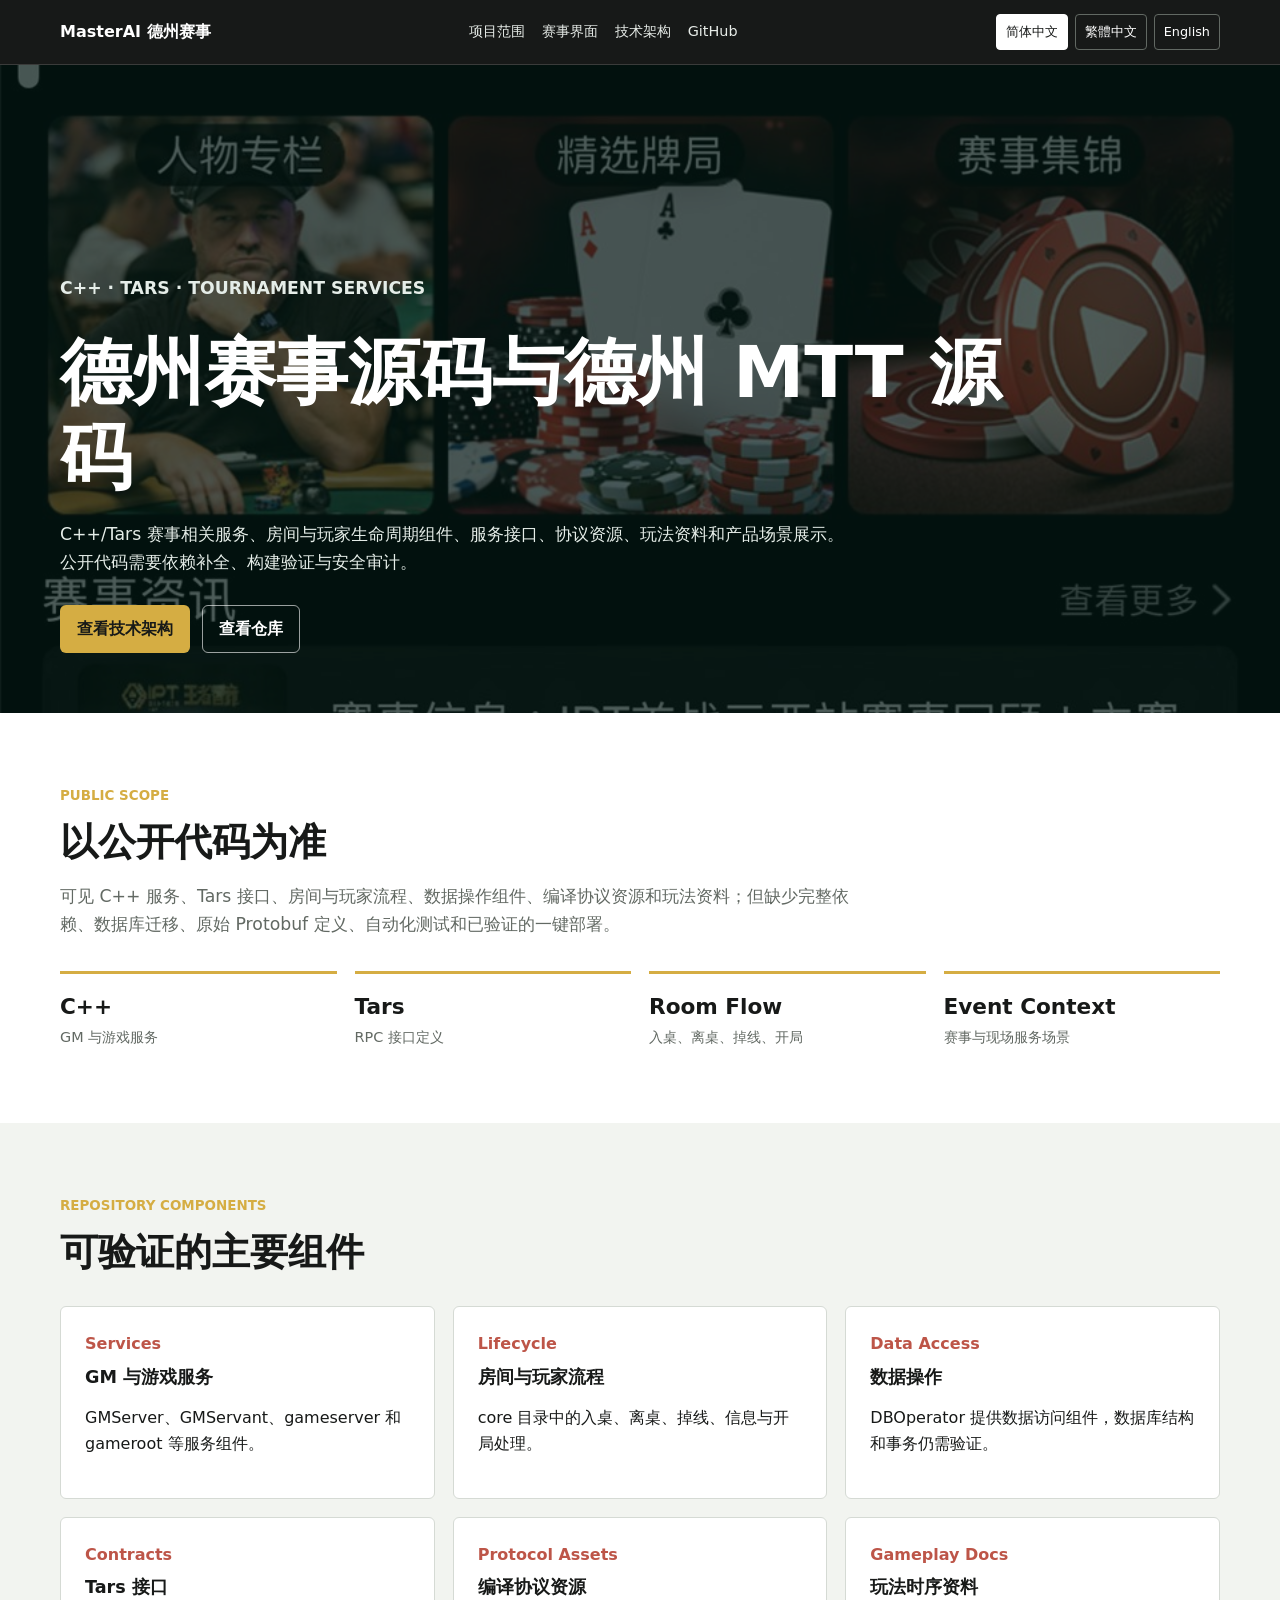
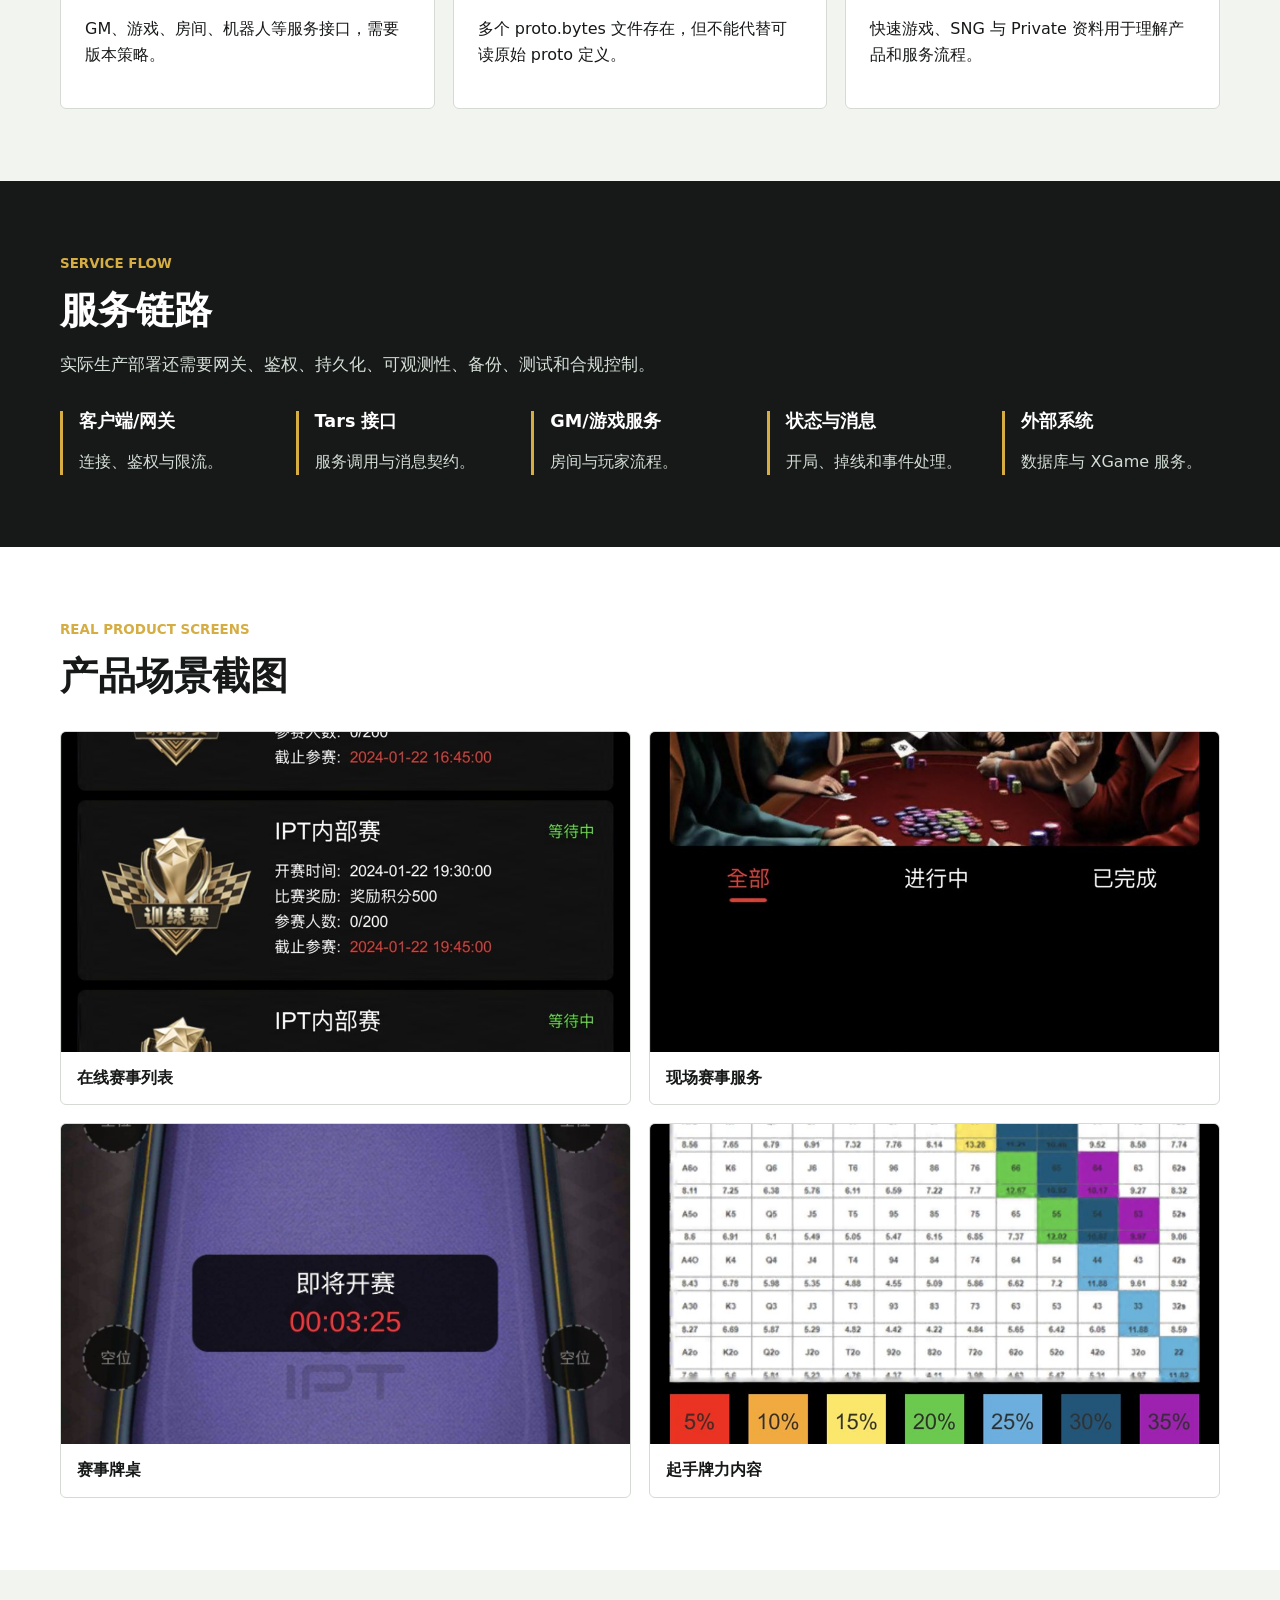
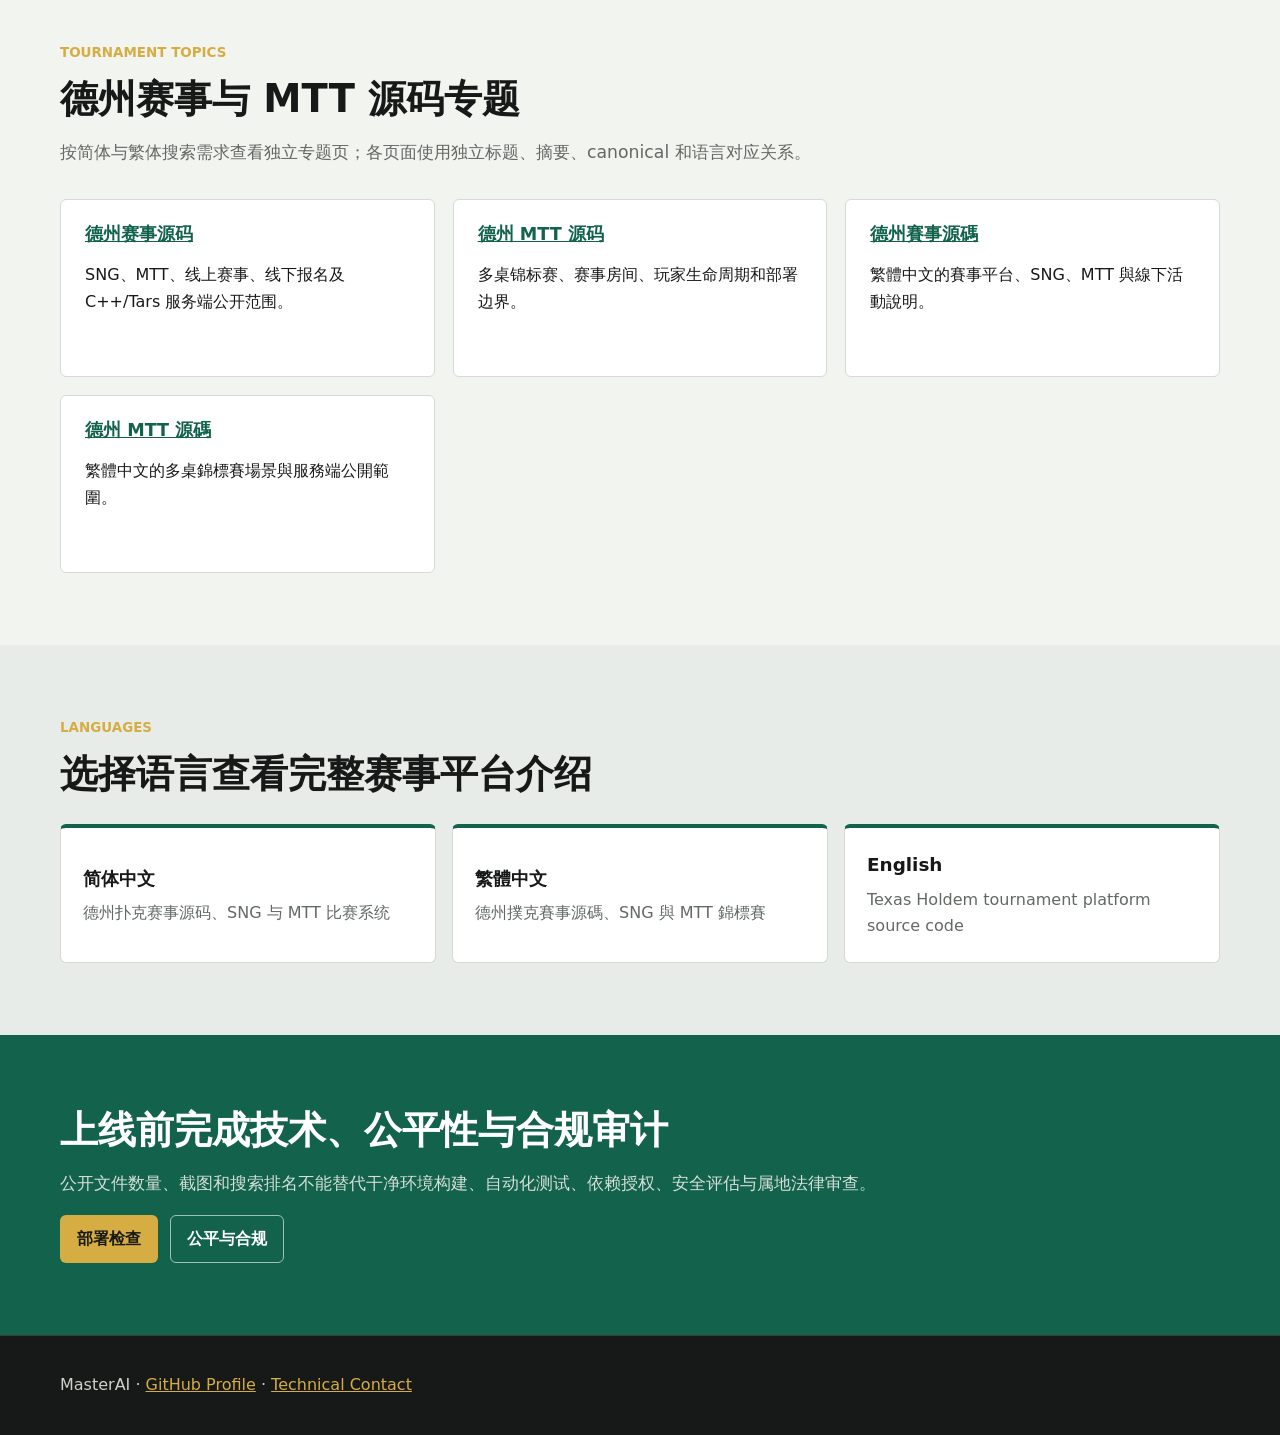
==== commit dfd67b13: "Add files via upload" ====
--- a/docs/index.html
+++ b/docs/index.html
@@ -5,7 +5,7 @@
   
   <meta charset="utf-8">
   <meta name="viewport" content="width=device-width, initial-scale=1">
-  <title>德州扑克赛事平台源码（德州赛事源码）| SNG、MTT 比赛系统</title>
+  <title>德州赛事源码与MTT源码｜C++赛事平台</title>
   <meta name="description" content="德州扑克赛事平台源码（德州赛事源码），展示 SNG、MTT、线上与线下德州赛事、报名服务、赛事牌桌，以及 C++/Tars 房间和玩家流程。">
   <meta name="robots" content="index,follow,max-image-preview:large">
   <link rel="canonical" href="https://masterai-top.github.io/Texas-Holdem-Poker-Tournament-Event-Platform/">
@@ -14,7 +14,7 @@
   <link rel="alternate" hreflang="en" href="https://masterai-top.github.io/Texas-Holdem-Poker-Tournament-Event-Platform/en/">
   <link rel="alternate" hreflang="x-default" href="https://masterai-top.github.io/Texas-Holdem-Poker-Tournament-Event-Platform/">
   <meta property="og:type" content="website">
-  <meta property="og:title" content="德州扑克赛事平台源码（德州赛事源码）">
+  <meta property="og:title" content="德州赛事源码与 MTT 源码">
   <meta property="og:description" content="Texas Holdem tournament platform source code with C++ services, Tars interfaces, room lifecycle, SNG and MTT event flow.">
   <meta property="og:url" content="https://masterai-top.github.io/Texas-Holdem-Poker-Tournament-Event-Platform/">
   <meta property="og:image" content="https://masterai-top.github.io/Texas-Holdem-Poker-Tournament-Event-Platform/assets/screenshots/event-home.jpg">
@@ -42,12 +42,13 @@
 <body>
   <header class="site-header"><nav class="nav" aria-label="主导航"><a class="brand" href="index.html">MasterAI 德州赛事</a><div class="nav-links"><a href="#scope">项目范围</a><a href="#screens">赛事界面</a><a href="architecture.html">技术架构</a><a href="https://github.com/masterai-top/Texas-Holdem-Poker-Tournament-Event-Platform">GitHub</a></div><div class="language-switch" aria-label="语言选择"><a class="active" href="zh-cn/index.html">简体中文</a><a href="zh-tw/index.html">繁體中文</a><a href="en/index.html">English</a></div></nav></header>
   <main>
-    <section class="hero"><img class="hero-media" src="assets/screenshots/event-home.jpg" alt="德州扑克赛事资讯和活动首页"><div class="hero-inner"><p class="eyebrow">C++ · Tars · Tournament Services</p><h1>德州扑克赛事平台源码（德州赛事源码）</h1><p>C++/Tars 赛事相关服务、房间与玩家生命周期组件、服务接口、协议资源、玩法资料和产品场景展示。公开代码需要依赖补全、构建验证与安全审计。</p><div class="actions"><a class="button" href="architecture.html">查看技术架构</a><a class="button secondary" href="https://github.com/masterai-top/Texas-Holdem-Poker-Tournament-Event-Platform">查看仓库</a></div></div></section>
+    <section class="hero"><img class="hero-media" src="assets/screenshots/event-home.jpg" alt="德州扑克赛事资讯和活动首页"><div class="hero-inner"><p class="eyebrow">C++ · Tars · Tournament Services</p><h1>德州赛事源码与德州 MTT 源码</h1><p>C++/Tars 赛事相关服务、房间与玩家生命周期组件、服务接口、协议资源、玩法资料和产品场景展示。公开代码需要依赖补全、构建验证与安全审计。</p><div class="actions"><a class="button" href="architecture.html">查看技术架构</a><a class="button secondary" href="https://github.com/masterai-top/Texas-Holdem-Poker-Tournament-Event-Platform">查看仓库</a></div></div></section>
     <section class="band white" id="scope"><div class="container"><p class="eyebrow">Public Scope</p><h2>以公开代码为准</h2><p class="lead">可见 C++ 服务、Tars 接口、房间与玩家流程、数据操作组件、编译协议资源和玩法资料；但缺少完整依赖、数据库迁移、原始 Protobuf 定义、自动化测试和已验证的一键部署。</p><div class="metrics"><div class="metric"><strong>C++</strong><span>GM 与游戏服务</span></div><div class="metric"><strong>Tars</strong><span>RPC 接口定义</span></div><div class="metric"><strong>Room Flow</strong><span>入桌、离桌、掉线、开局</span></div><div class="metric"><strong>Event Context</strong><span>赛事与现场服务场景</span></div></div></div></section>
     <section class="band"><div class="container"><p class="eyebrow">Repository Components</p><h2>可验证的主要组件</h2><div class="feature-grid"><article class="feature-item"><strong>Services</strong><h3>GM 与游戏服务</h3><p>GMServer、GMServant、gameserver 和 gameroot 等服务组件。</p></article><article class="feature-item"><strong>Lifecycle</strong><h3>房间与玩家流程</h3><p>core 目录中的入桌、离桌、掉线、信息与开局处理。</p></article><article class="feature-item"><strong>Data Access</strong><h3>数据操作</h3><p>DBOperator 提供数据访问组件，数据库结构和事务仍需验证。</p></article><article class="feature-item"><strong>Contracts</strong><h3>Tars 接口</h3><p>GM、游戏、房间、机器人等服务接口，需要版本策略。</p></article><article class="feature-item"><strong>Protocol Assets</strong><h3>编译协议资源</h3><p>多个 proto.bytes 文件存在，但不能代替可读原始 proto 定义。</p></article><article class="feature-item"><strong>Gameplay Docs</strong><h3>玩法时序资料</h3><p>快速游戏、SNG 与 Private 资料用于理解产品和服务流程。</p></article></div></div></section>
     <section class="band dark"><div class="container"><p class="eyebrow">Service Flow</p><h2>服务链路</h2><p class="lead">实际生产部署还需要网关、鉴权、持久化、可观测性、备份、测试和合规控制。</p><div class="pipeline"><div class="pipeline-step"><h3>客户端/网关</h3><p>连接、鉴权与限流。</p></div><div class="pipeline-step"><h3>Tars 接口</h3><p>服务调用与消息契约。</p></div><div class="pipeline-step"><h3>GM/游戏服务</h3><p>房间与玩家流程。</p></div><div class="pipeline-step"><h3>状态与消息</h3><p>开局、掉线和事件处理。</p></div><div class="pipeline-step"><h3>外部系统</h3><p>数据库与 XGame 服务。</p></div></div></div></section>
     <section class="band white" id="screens"><div class="container"><p class="eyebrow">Real Product Screens</p><h2>产品场景截图</h2><div class="gallery"><figure><img loading="lazy" src="assets/screenshots/online-events.jpg" alt="德州扑克在线赛事列表"><figcaption>在线赛事列表</figcaption></figure><figure><img loading="lazy" src="assets/screenshots/event-services.jpg" alt="德州扑克线下赛事报名和酒店服务"><figcaption>现场赛事服务</figcaption></figure><figure><img loading="lazy" src="assets/screenshots/tournament-table.jpg" alt="德州扑克赛事牌桌"><figcaption>赛事牌桌</figcaption></figure><figure><img loading="lazy" src="assets/screenshots/starting-hand-chart.jpg" alt="德州扑克起手牌力表"><figcaption>起手牌力内容</figcaption></figure></div></div></section>
-    <section class="band language-band"><div class="container"><p class="eyebrow">Languages</p><h2>选择语言查看完整赛事平台介绍</h2><div class="language-grid"><a href="zh-cn/index.html"><strong>简体中文</strong><span>德州扑克赛事源码、SNG 与 MTT 比赛系统</span></a><a href="zh-tw/index.html"><strong>繁體中文</strong><span>德州撲克賽事源碼、SNG 與 MTT 錦標賽</span></a><a href="en/index.html"><strong>English</strong><span>Texas Holdem tournament platform source code</span></a></div></div></section><section class="band felt"><div class="container"><h2>上线前完成技术、公平性与合规审计</h2><p class="lead">公开文件数量、截图和搜索排名不能替代干净环境构建、自动化测试、依赖授权、安全评估与属地法律审查。</p><div class="actions"><a class="button" href="deployment.html">部署检查</a><a class="button secondary" href="responsible-use.html">公平与合规</a></div></div></section>
+    <section class="band"><div class="container"><p class="eyebrow">Tournament Topics</p><h2>德州赛事与 MTT 源码专题</h2><p class="lead">按简体与繁体搜索需求查看独立专题页；各页面使用独立标题、摘要、canonical 和语言对应关系。</p><div class="feature-grid"><article class="feature-item"><h3><a href="zh-cn/texas-holdem-tournament-source-code.html">德州赛事源码</a></h3><p>SNG、MTT、线上赛事、线下报名及 C++/Tars 服务端公开范围。</p></article><article class="feature-item"><h3><a href="zh-cn/mtt-poker-source-code.html">德州 MTT 源码</a></h3><p>多桌锦标赛、赛事房间、玩家生命周期和部署边界。</p></article><article class="feature-item"><h3><a href="zh-tw/texas-holdem-tournament-source-code.html">德州賽事源碼</a></h3><p>繁體中文的賽事平台、SNG、MTT 與線下活動說明。</p></article><article class="feature-item"><h3><a href="zh-tw/mtt-poker-source-code.html">德州 MTT 源碼</a></h3><p>繁體中文的多桌錦標賽場景與服務端公開範圍。</p></article></div></div></section>
+    <section class="band language-band"><div class="container"><p class="eyebrow">Languages</p><h2>选择语言查看完整赛事平台介绍</h2><div class="language-grid"><a href="zh-cn/index.html"><strong>简体中文</strong><span>德州扑克赛事源码、SNG 与 MTT 比赛系统</span></a><a href="zh-tw/index.html"><strong>繁體中文</strong><span>德州撲克賽事源碼、SNG 與 MTT 錦標賽</span></a><a href="en/index.html"><strong>English</strong><span>Texas Holdem tournament platform source code</span></a></div></div></section><section class="band felt"><div class="container"><h2>上线前完成技术、公平性与合规审计</h2><p class="lead">公开文件数量、截图和搜索排名不能替代干净环境构建、自动化测试、依赖授权、安全评估与属地法律审查。</p><div class="actions"><a class="button" href="deployment.html">部署检查</a><a class="button secondary" href="responsible-use.html">公平与合规</a></div></div></section>
   </main>
   <footer class="site-footer"><div class="container">MasterAI · <a href="https://github.com/masterai-top">GitHub Profile</a> · <a href="mailto:masterai918@gmail.com">Technical Contact</a></div></footer>
 </body>
